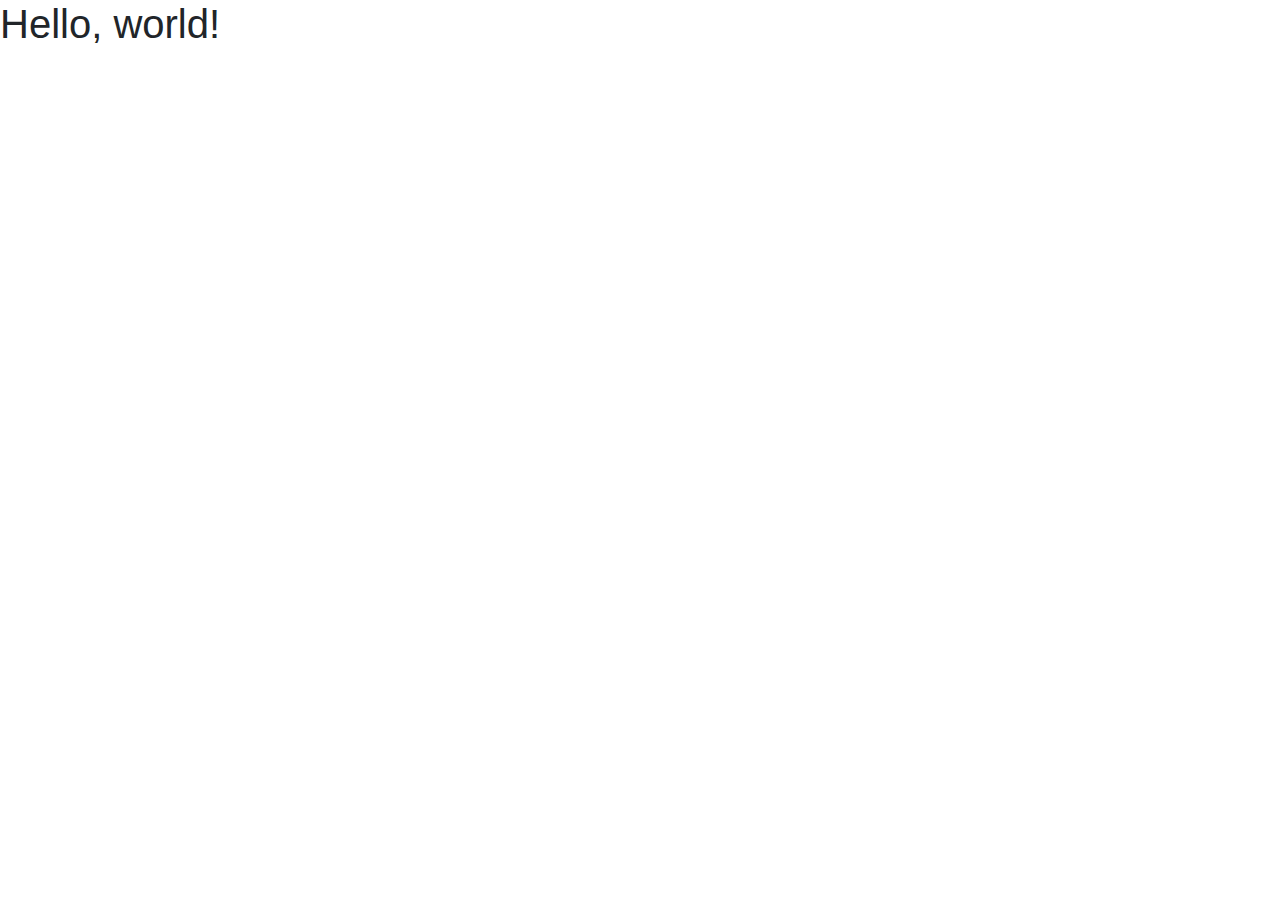
==== docs/index.html @ ef1ee253 "Primer Commit" ====
<!doctype html>
<html lang="en">
  <head>
    <!-- Required meta tags -->
    <meta charset="utf-8">
    <meta name="viewport" content="width=device-width, initial-scale=1, shrink-to-fit=no">

    <!-- Bootstrap CSS -->
    <link rel="stylesheet" href="https://stackpath.bootstrapcdn.com/bootstrap/4.4.1/css/bootstrap.min.css" integrity="sha384-Vkoo8x4CGsO3+Hhxv8T/Q5PaXtkKtu6ug5TOeNV6gBiFeWPGFN9MuhOf23Q9Ifjh" crossorigin="anonymous">

    <title>Hello, world!</title>
  </head>
  <body>
    <h1>Hello, world!</h1>

    <!-- Optional JavaScript -->
    <!-- jQuery first, then Popper.js, then Bootstrap JS -->
    <script src="https://code.jquery.com/jquery-3.4.1.slim.min.js" integrity="sha384-J6qa4849blE2+poT4WnyKhv5vZF5SrPo0iEjwBvKU7imGFAV0wwj1yYfoRSJoZ+n" crossorigin="anonymous"></script>
    <script src="https://cdn.jsdelivr.net/npm/popper.js@1.16.0/dist/umd/popper.min.js" integrity="sha384-Q6E9RHvbIyZFJoft+2mJbHaEWldlvI9IOYy5n3zV9zzTtmI3UksdQRVvoxMfooAo" crossorigin="anonymous"></script>
    <script src="https://stackpath.bootstrapcdn.com/bootstrap/4.4.1/js/bootstrap.min.js" integrity="sha384-wfSDF2E50Y2D1uUdj0O3uMBJnjuUD4Ih7YwaYd1iqfktj0Uod8GCExl3Og8ifwB6" crossorigin="anonymous"></script>
  </body>
</html>
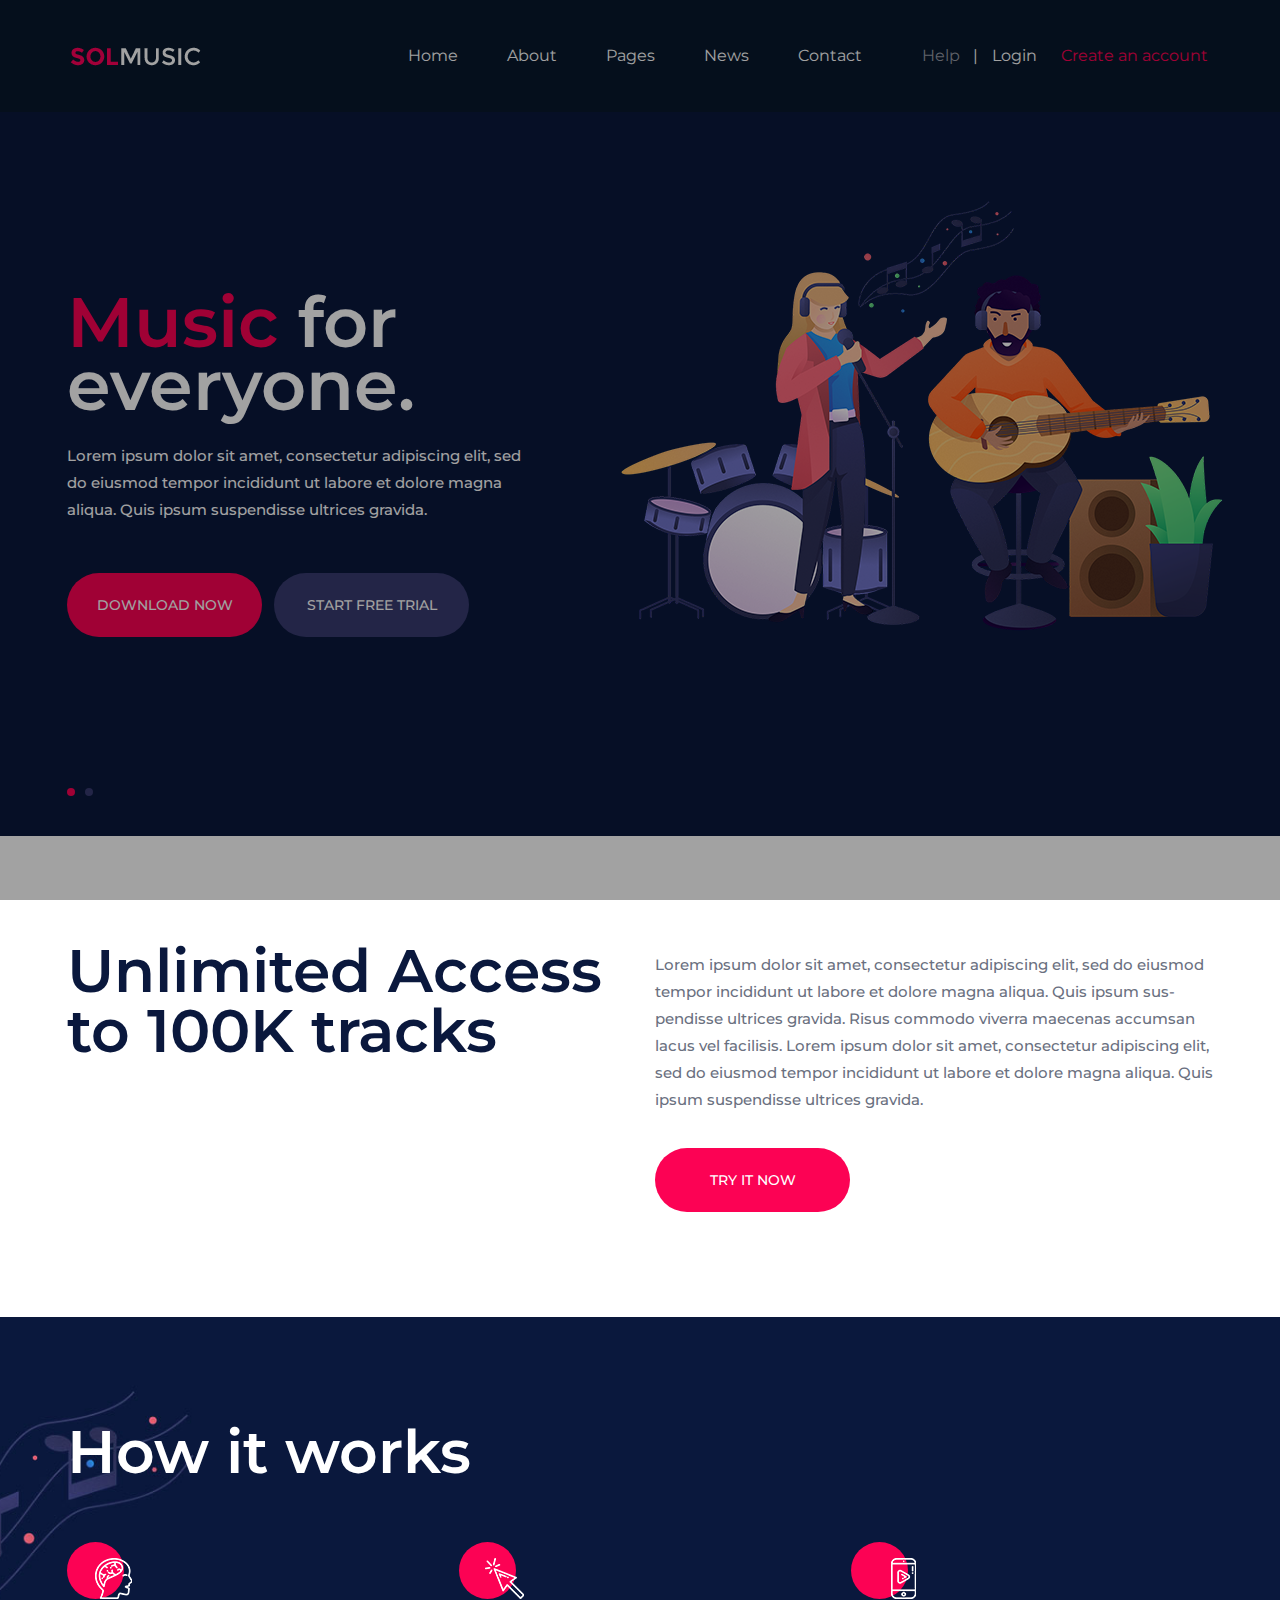
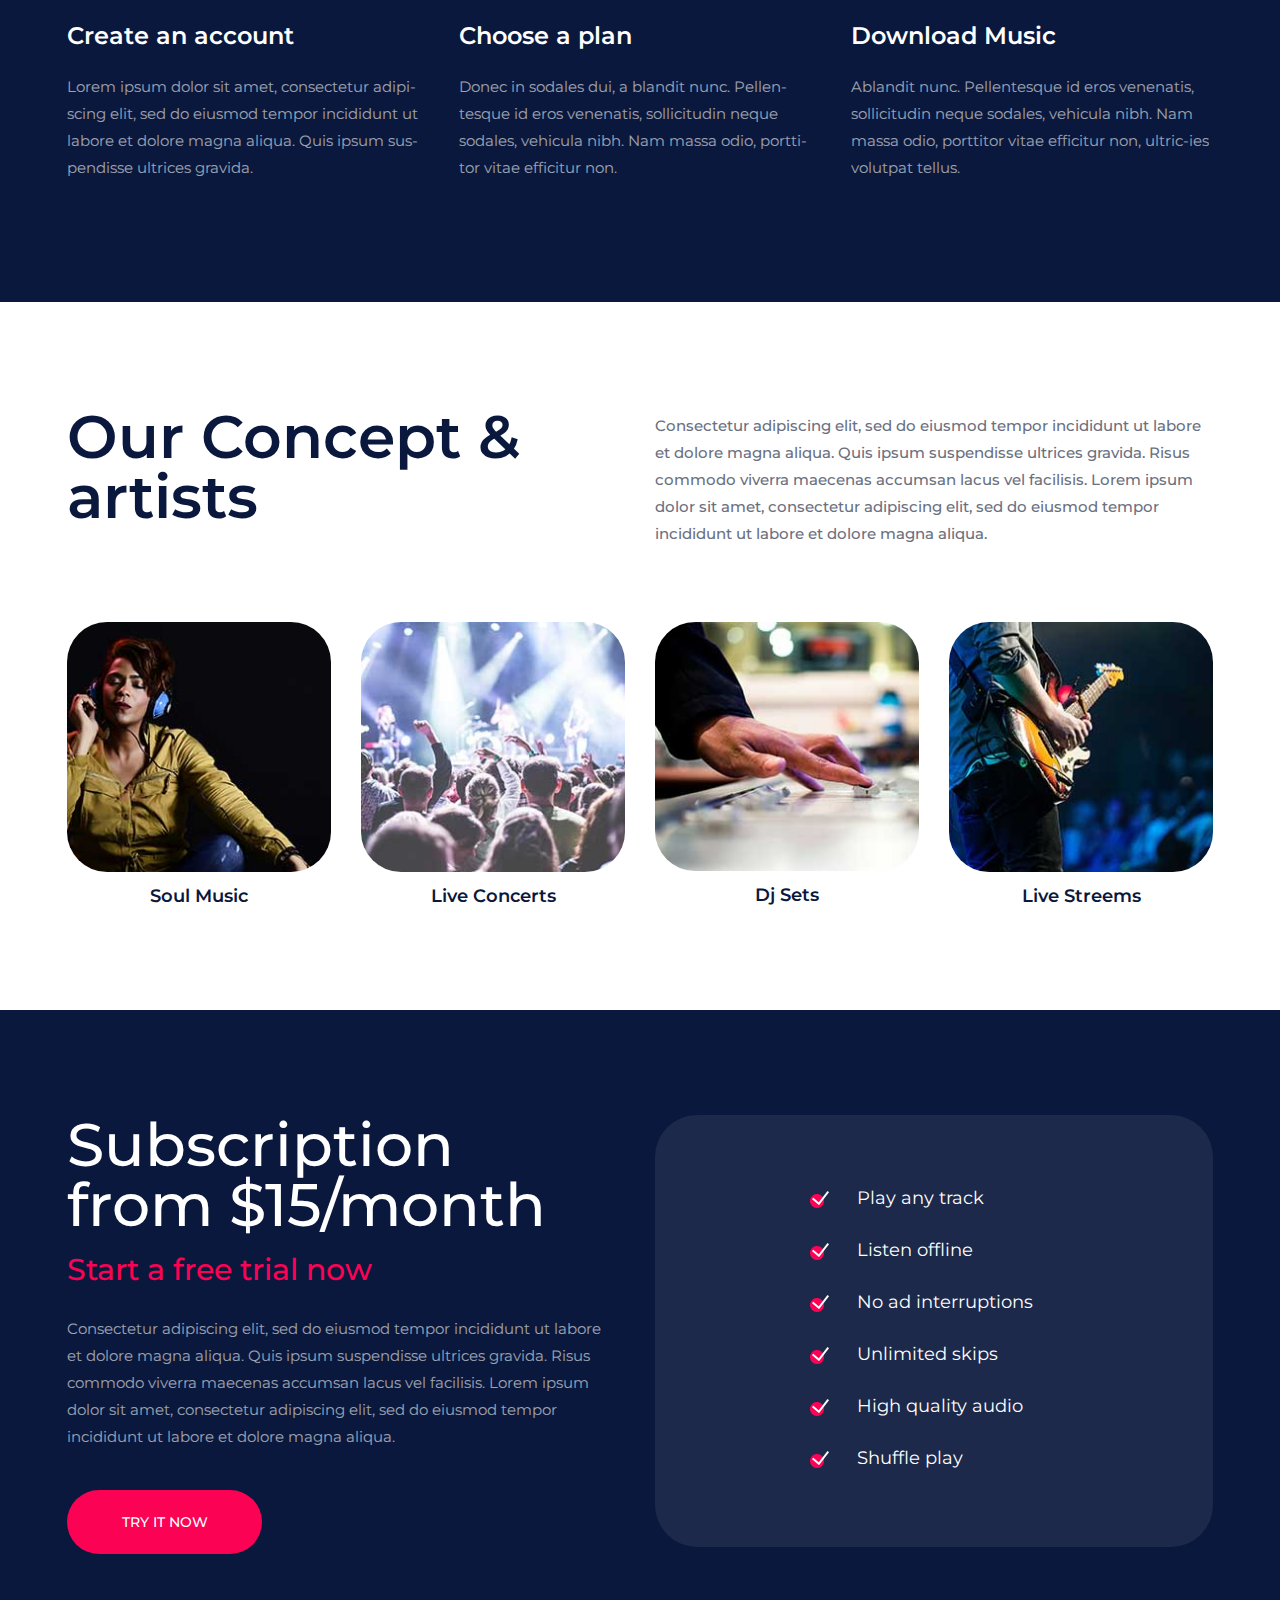
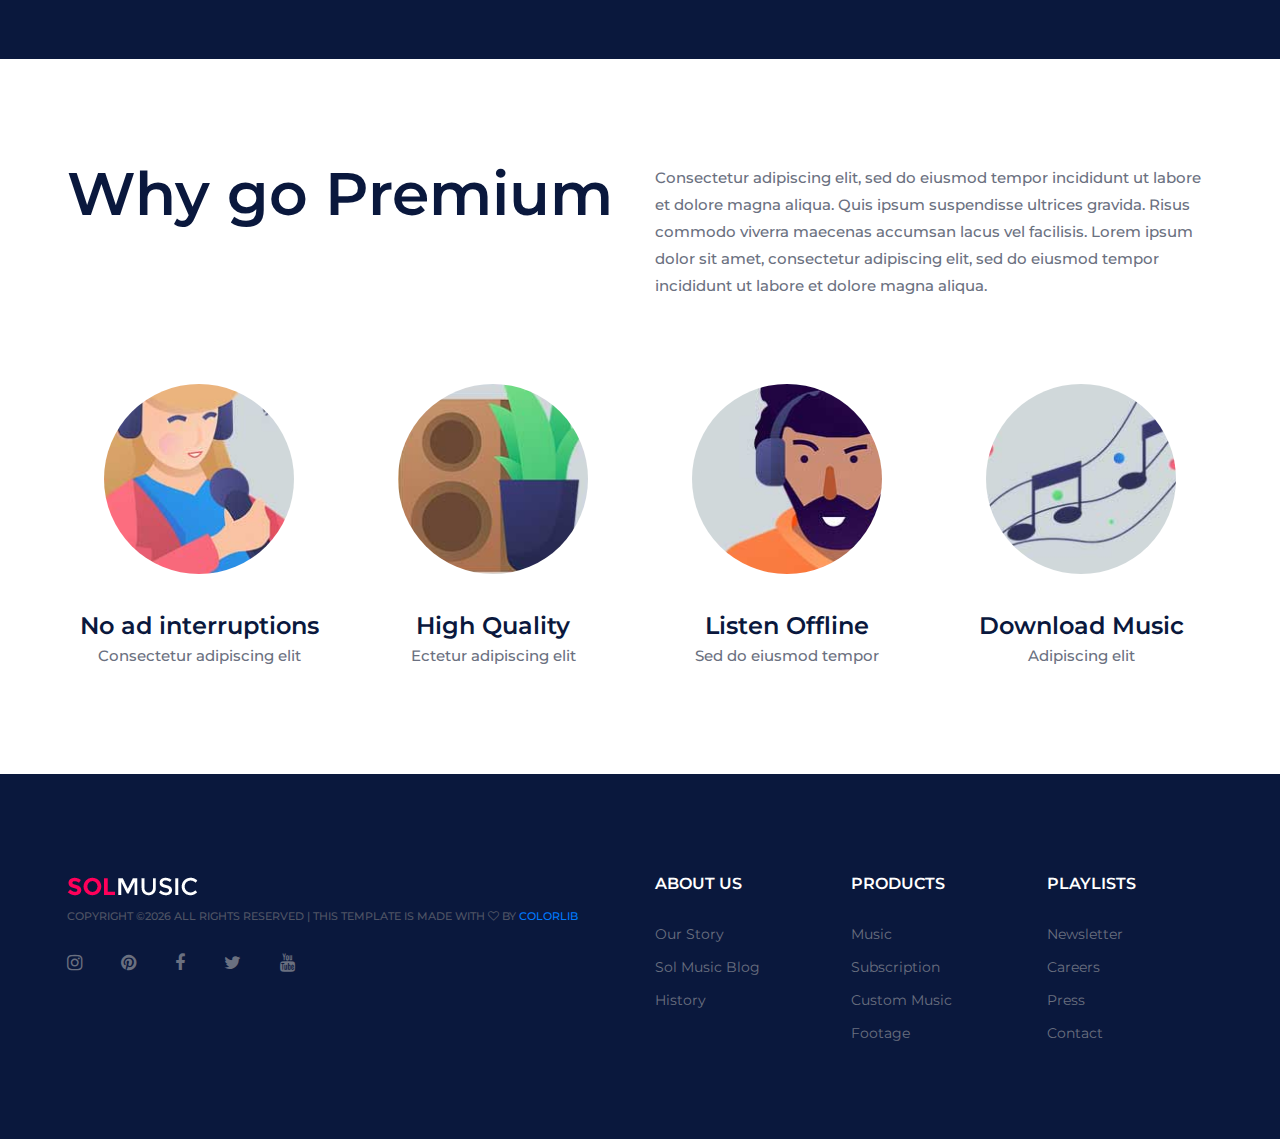
==== commit fda6f560: "Commit web" ====
--- a/docs/index.html
+++ b/docs/index.html
@@ -1,22 +1,355 @@
-<!doctype html>
-<html lang="en">
-  <head>
-    <!-- Required meta tags -->
-    <meta charset="utf-8">
-    <meta name="viewport" content="width=device-width, initial-scale=1, shrink-to-fit=no">
-
-    <!-- Bootstrap CSS -->
-    <link rel="stylesheet" href="https://stackpath.bootstrapcdn.com/bootstrap/4.4.1/css/bootstrap.min.css" integrity="sha384-Vkoo8x4CGsO3+Hhxv8T/Q5PaXtkKtu6ug5TOeNV6gBiFeWPGFN9MuhOf23Q9Ifjh" crossorigin="anonymous">
-
-    <title>Hello, world!</title>
-  </head>
-  <body>
-    <h1>Hello, world!</h1>
-
-    <!-- Optional JavaScript -->
-    <!-- jQuery first, then Popper.js, then Bootstrap JS -->
-    <script src="https://code.jquery.com/jquery-3.4.1.slim.min.js" integrity="sha384-J6qa4849blE2+poT4WnyKhv5vZF5SrPo0iEjwBvKU7imGFAV0wwj1yYfoRSJoZ+n" crossorigin="anonymous"></script>
-    <script src="https://cdn.jsdelivr.net/npm/popper.js@1.16.0/dist/umd/popper.min.js" integrity="sha384-Q6E9RHvbIyZFJoft+2mJbHaEWldlvI9IOYy5n3zV9zzTtmI3UksdQRVvoxMfooAo" crossorigin="anonymous"></script>
-    <script src="https://stackpath.bootstrapcdn.com/bootstrap/4.4.1/js/bootstrap.min.js" integrity="sha384-wfSDF2E50Y2D1uUdj0O3uMBJnjuUD4Ih7YwaYd1iqfktj0Uod8GCExl3Og8ifwB6" crossorigin="anonymous"></script>
-  </body>
-</html>+<!DOCTYPE html>
+<html lang="zxx">
+<head>
+	<title>SolMusic | HTML Template</title>
+	<meta charset="UTF-8">
+	<meta name="description" content="SolMusic HTML Template">
+	<meta name="keywords" content="music, html">
+	<meta name="viewport" content="width=device-width, initial-scale=1.0">
+	
+	<!-- Favicon -->
+	<link href="img/favicon.ico" rel="shortcut icon"/>
+
+	<!-- Google font -->
+	<link href="https://fonts.googleapis.com/css?family=Montserrat:300,300i,400,400i,500,500i,600,600i,700,700i&display=swap" rel="stylesheet">
+ 
+	<!-- Stylesheets -->
+	<link rel="stylesheet" href="css/bootstrap.min.css"/>
+	<link rel="stylesheet" href="css/font-awesome.min.css"/>
+	<link rel="stylesheet" href="css/owl.carousel.min.css"/>
+	<link rel="stylesheet" href="css/slicknav.min.css"/>
+
+	<!-- Main Stylesheets -->
+	<link rel="stylesheet" href="css/style.css"/>
+
+
+	<!--[if lt IE 9]>
+		<script src="https://oss.maxcdn.com/html5shiv/3.7.2/html5shiv.min.js"></script>
+		<script src="https://oss.maxcdn.com/respond/1.4.2/respond.min.js"></script>
+	<![endif]-->
+
+</head>
+<body>
+	<!-- Page Preloder -->
+	<div id="preloder">
+		<div class="loader"></div>
+	</div>
+
+	<!-- Header section -->
+	<header class="header-section clearfix">
+		<a href="index.html" class="site-logo">
+			<img src="img/logo.png" alt="">
+		</a>
+		<div class="header-right">
+			<a href="#" class="hr-btn">Help</a>
+			<span>|</span>
+			<div class="user-panel">
+				<a href="" class="login">Login</a>
+				<a href="" class="register">Create an account</a>
+			</div> 
+		</div>
+		<ul class="main-menu">
+			<li><a href="index.html">Home</a></li>
+			<li><a href="#">About</a></li>
+			<li><a href="#">Pages</a>
+				<ul class="sub-menu">
+					<li><a href="category.html">Category</a></li>
+					<li><a href="playlist.html">Playlist</a></li>
+					<li><a href="artist.html">Artist</a></li>
+					<li><a href="blog.html">Blog</a></li>
+					<li><a href="contact.html">Contact</a></li>
+				</ul>
+			</li>
+			<li><a href="blog.html">News</a></li>
+			<li><a href="contact.html">Contact</a></li>
+		</ul>
+	</header>
+	<!-- Header section end -->
+
+	<!-- Hero section -->
+	<section class="hero-section">
+		<div class="hero-slider owl-carousel">
+			<div class="hs-item">
+				<div class="container">
+					<div class="row">
+						<div class="col-lg-6">
+							<div class="hs-text">
+								<h2><span>Music</span> for everyone.</h2>
+								<p>Lorem ipsum dolor sit amet, consectetur adipiscing elit, sed do eiusmod tempor incididunt ut labore et dolore magna aliqua. Quis ipsum suspendisse ultrices gravida. </p>
+								<a href="#" class="site-btn">Download Now</a>
+								<a href="#" class="site-btn sb-c2">Start free trial</a>
+							</div>
+						</div>
+						<div class="col-lg-6">
+							<div class="hr-img">
+								<img src="img/hero-bg.png" alt="">
+							</div>
+						</div>
+					</div>
+				</div>
+			</div>
+			<div class="hs-item">
+				<div class="container">
+					<div class="row">
+						<div class="col-lg-6">
+							<div class="hs-text">
+								<h2><span>Listen </span> to new music.</h2>
+								<p>Lorem ipsum dolor sit amet, consectetur adipiscing elit, sed do eiusmod tempor incididunt ut labore et dolore magna aliqua. Quis ipsum suspendisse ultrices gravida. </p>
+								<a href="#" class="site-btn">Download Now</a>
+								<a href="#" class="site-btn sb-c2">Start free trial</a>
+							</div>
+						</div>
+						<div class="col-lg-6">
+							<div class="hr-img">
+								<img src="img/hero-bg.png" alt="">
+							</div>
+						</div>
+					</div>
+				</div>
+			</div>
+		</div>
+	</section>
+	<!-- Hero section end -->
+
+	<!-- Intro section -->
+	<section class="intro-section spad">
+		<div class="container">
+			<div class="row">
+				<div class="col-lg-6">
+					<div class="section-title">
+						<h2>Unlimited Access to 100K tracks</h2>
+					</div>
+				</div>
+				<div class="col-lg-6">
+					<p>Lorem ipsum dolor sit amet, consectetur adipiscing elit, sed do eiusmod tempor incididunt ut labore et dolore magna aliqua. Quis ipsum sus-pendisse ultrices gravida. Risus commodo viverra maecenas accumsan lacus vel facilisis. Lorem ipsum dolor sit amet, consectetur adipiscing elit, sed do eiusmod tempor incididunt ut labore et dolore magna aliqua. Quis ipsum suspendisse ultrices gravida.</p>
+					<a href="#" class="site-btn">Try it now</a>
+				</div>
+			</div>
+		</div>
+	</section>
+	<!-- Intro section end -->
+
+	<!-- How section -->
+	<section class="how-section spad set-bg" data-setbg="img/how-to-bg.jpg">
+		<div class="container text-white">
+			<div class="section-title">
+				<h2>How it works</h2>
+			</div>
+			<div class="row">
+				<div class="col-md-4">
+					<div class="how-item">
+						<div class="hi-icon">
+							<img src="img/icons/brain.png" alt="">
+						</div>
+						<h4>Create an account</h4>
+						<p>Lorem ipsum dolor sit amet, consectetur adipi-scing elit, sed do eiusmod tempor incididunt ut labore et dolore magna aliqua. Quis ipsum sus-pendisse ultrices gravida. </p>
+					</div>
+				</div>
+				<div class="col-md-4">
+					<div class="how-item">
+						<div class="hi-icon">
+							<img src="img/icons/pointer.png" alt="">
+						</div>
+						<h4>Choose a plan</h4>
+						<p>Donec in sodales dui, a blandit nunc. Pellen-tesque id eros venenatis, sollicitudin neque sodales, vehicula nibh. Nam massa odio, portti-tor vitae efficitur non. </p>
+					</div>
+				</div>
+				<div class="col-md-4">
+					<div class="how-item">
+						<div class="hi-icon">
+							<img src="img/icons/smartphone.png" alt="">
+						</div>
+						<h4>Download Music</h4>
+						<p>Ablandit nunc. Pellentesque id eros venenatis, sollicitudin neque sodales, vehicula nibh. Nam massa odio, porttitor vitae efficitur non, ultric-ies volutpat tellus. </p>
+					</div>
+				</div>
+			</div>
+		</div>
+	</section>
+	<!-- How section end -->
+
+	<!-- Concept section -->
+	<section class="concept-section spad">
+		<div class="container">
+			<div class="row">
+				<div class="col-lg-6">
+					<div class="section-title">
+						<h2>Our Concept & artists</h2>
+					</div>
+				</div>
+				<div class="col-lg-6">
+					<p>Consectetur adipiscing elit, sed do eiusmod tempor incididunt ut labore et dolore magna aliqua. Quis ipsum suspendisse ultrices gravida. Risus commodo viverra maecenas accumsan lacus vel facilisis. Lorem ipsum dolor sit amet, consectetur adipiscing elit, sed do eiusmod tempor incididunt ut labore et dolore magna aliqua.</p>
+				</div>
+			</div>
+			<div class="row">
+				<div class="col-lg-3 col-sm-6">
+					<div class="concept-item">
+						<img src="img/concept/1.jpg" alt="">
+						<h5>Soul Music</h5>
+					</div>
+				</div>
+				<div class="col-lg-3 col-sm-6">
+					<div class="concept-item">
+						<img src="img/concept/2.jpg" alt="">
+						<h5>Live Concerts</h5>
+					</div>
+				</div>
+				<div class="col-lg-3 col-sm-6">
+					<div class="concept-item">
+						<img src="img/concept/3.jpg" alt="">
+						<h5>Dj Sets</h5>
+					</div>
+				</div>
+				<div class="col-lg-3 col-sm-6">
+					<div class="concept-item">
+						<img src="img/concept/4.jpg" alt="">
+						<h5>Live Streems</h5>
+					</div>
+				</div>
+			</div>
+		</div>
+	</section>
+	<!-- Concept section end -->
+
+	<!-- Subscription section -->
+	<section class="subscription-section spad">
+		<div class="container">
+			<div class="row">
+				<div class="col-lg-6">
+					<div class="sub-text">
+						<h2>Subscription from $15/month</h2>
+						<h3>Start a free trial now</h3>
+						<p>Consectetur adipiscing elit, sed do eiusmod tempor incididunt ut labore et dolore magna aliqua. Quis ipsum suspendisse ultrices gravida. Risus commodo viverra maecenas accumsan lacus vel facilisis. Lorem ipsum dolor sit amet, consectetur adipiscing elit, sed do eiusmod tempor incididunt ut labore et dolore magna aliqua.</p>
+						<a href="#" class="site-btn">Try it now</a>
+					</div>
+				</div>
+				<div class="col-lg-6">
+					<ul class="sub-list">
+						<li><img src="img/icons/check-icon.png" alt="">Play any track</li>
+						<li><img src="img/icons/check-icon.png" alt="">Listen offline</li>
+						<li><img src="img/icons/check-icon.png" alt="">No ad interruptions</li>
+						<li><img src="img/icons/check-icon.png" alt="">Unlimited skips</li>
+						<li><img src="img/icons/check-icon.png" alt="">High quality audio</li>
+						<li><img src="img/icons/check-icon.png" alt="">Shuffle play</li>
+					</ul>
+				</div>
+			</div>
+		</div>
+	</section>
+	<!-- Subscription section end -->
+
+	<!-- Premium section end -->
+	<section class="premium-section spad">
+		<div class="container">
+			<div class="row">
+				<div class="col-lg-6">
+					<div class="section-title">
+						<h2>Why go Premium</h2>
+					</div>
+				</div>
+				<div class="col-lg-6">
+					<p>Consectetur adipiscing elit, sed do eiusmod tempor incididunt ut labore et dolore magna aliqua. Quis ipsum suspendisse ultrices gravida. Risus commodo viverra maecenas accumsan lacus vel facilisis. Lorem ipsum dolor sit amet, consectetur adipiscing elit, sed do eiusmod tempor incididunt ut labore et dolore magna aliqua.</p>
+				</div>
+			</div>
+			<div class="row">
+				<div class="col-lg-3 col-sm-6">
+					<div class="premium-item">
+						<img src="img/premium/1.jpg" alt="">
+						<h4>No ad interruptions </h4>
+						<p>Consectetur adipiscing elit</p>
+					</div>
+				</div>
+				<div class="col-lg-3 col-sm-6">
+					<div class="premium-item">
+						<img src="img/premium/2.jpg" alt="">
+						<h4>High Quality</h4>
+						<p>Ectetur adipiscing elit</p>
+					</div>
+				</div>
+				<div class="col-lg-3 col-sm-6">
+					<div class="premium-item">
+						<img src="img/premium/3.jpg" alt="">
+						<h4>Listen Offline</h4>
+						<p>Sed do eiusmod tempor </p>
+					</div>
+				</div>
+				<div class="col-lg-3 col-sm-6">
+					<div class="premium-item">
+						<img src="img/premium/4.jpg" alt="">
+						<h4>Download Music</h4>
+						<p>Adipiscing elit</p>
+					</div>
+				</div>
+			</div>
+		</div>
+	</section>
+	<!-- Premium section end -->
+
+	<!-- Footer section -->
+	<footer class="footer-section">
+		<div class="container">
+			<div class="row">
+				<div class="col-xl-6 col-lg-7 order-lg-2">
+					<div class="row">
+						<div class="col-sm-4">
+							<div class="footer-widget">
+								<h2>About us</h2>
+								<ul>
+									<li><a href="">Our Story</a></li>
+									<li><a href="">Sol Music Blog</a></li>
+									<li><a href="">History</a></li>
+								</ul>
+							</div>
+						</div>
+						<div class="col-sm-4">
+							<div class="footer-widget">
+								<h2>Products</h2>
+								<ul>
+									<li><a href="">Music</a></li>
+									<li><a href="">Subscription</a></li>
+									<li><a href="">Custom Music</a></li>
+									<li><a href="">Footage</a></li>
+								</ul>
+							</div>
+						</div>
+						<div class="col-sm-4">
+							<div class="footer-widget">
+								<h2>Playlists</h2>
+								<ul>
+									<li><a href="">Newsletter</a></li>
+									<li><a href="">Careers</a></li>
+									<li><a href="">Press</a></li>
+									<li><a href="">Contact</a></li>
+								</ul>
+							</div>
+						</div>
+					</div>
+				</div>
+				<div class="col-xl-6 col-lg-5 order-lg-1">
+					<img src="img/logo.png" alt="">
+					<div class="copyright"><!-- Link back to Colorlib can't be removed. Template is licensed under CC BY 3.0. -->
+Copyright &copy;<script>document.write(new Date().getFullYear());</script> All rights reserved | This template is made with <i class="fa fa-heart-o" aria-hidden="true"></i> by <a href="https://colorlib.com" target="_blank">Colorlib</a>
+<!-- Link back to Colorlib can't be removed. Template is licensed under CC BY 3.0. --></div>
+					<div class="social-links">
+						<a href=""><i class="fa fa-instagram"></i></a>
+						<a href=""><i class="fa fa-pinterest"></i></a>
+						<a href=""><i class="fa fa-facebook"></i></a>
+						<a href=""><i class="fa fa-twitter"></i></a>
+						<a href=""><i class="fa fa-youtube"></i></a>
+					</div>
+				</div>
+			</div>
+		</div>
+	</footer>
+	<!-- Footer section end -->
+	
+	<!--====== Javascripts & Jquery ======-->
+	<script src="js/jquery-3.2.1.min.js"></script>
+	<script src="js/bootstrap.min.js"></script>
+	<script src="js/jquery.slicknav.min.js"></script>
+	<script src="js/owl.carousel.min.js"></script>
+	<script src="js/mixitup.min.js"></script>
+	<script src="js/main.js"></script>
+
+	</body>
+</html>
--- a/docs/css/style.css
+++ b/docs/css/style.css
@@ -0,0 +1,1815 @@
+
+/*=================================
+-----------------------------------
+  SolMusic HTML Template
+  Version: 1.0
+ ---------------------------------
+ =================================*/
+
+
+
+/*----------------------------------------*/
+/* Template default CSS
+/*----------------------------------------*/
+
+html,
+body {
+	height: 100%;
+	font-family: "Montserrat", sans-serif;
+	-webkit-font-smoothing: antialiased;
+	font-smoothing: antialiased;
+}
+
+h1,
+h2,
+h3,
+h4,
+h5,
+h6 {
+	margin: 0;
+	color: #0a183d;
+	font-weight: 600;
+	line-height: 1;
+}
+
+h1 {
+	font-size: 70px;
+}
+
+h2 {
+	font-size: 36px;
+}
+
+h3 {
+	font-size: 30px;
+}
+
+h4 {
+	font-size: 24px;
+}
+
+h5 {
+	font-size: 18px;
+}
+
+h6 {
+	font-size: 16px;
+}
+
+p {
+	font-size: 15px;
+	color: #6a7080;
+	line-height: 1.8;
+	font-weight: 500;
+}
+
+img {
+	max-width: 100%;
+}
+
+input:focus,
+select:focus,
+button:focus,
+textarea:focus {
+	outline: none;
+}
+
+a:hover,
+a:focus {
+	text-decoration: none;
+	outline: none;
+}
+
+ul,
+ol {
+	padding: 0;
+	margin: 0;
+}
+
+/*---------------------
+Helper CSS
+ -----------------------*/
+
+.section-title {
+	margin-bottom: 60px;
+}
+
+.section-title h2 {
+	font-size: 60px;
+}
+
+.set-bg {
+	background-repeat: no-repeat;
+	background-size: cover;
+	background-position: top center;
+}
+
+.spad {
+	padding-top: 105px;
+	padding-bottom: 105px;
+}
+
+.text-white h1,
+.text-white h2,
+.text-white h3,
+.text-white h4,
+.text-white h5,
+.text-white h6,
+.text-white p,
+.text-white span,
+.text-white li,
+.text-white a {
+	color: #fff;
+}
+
+/*---------------------
+Commom elements
+ -----------------------*/
+
+/* buttons */
+
+.site-btn {
+	display: inline-block;
+	border: none;
+	font-size: 14px;
+	font-weight: 500;
+	min-width: 195px;
+	padding: 23px 20px;
+	border-radius: 50px;
+	text-transform: uppercase;
+	background: #fc0254;
+	color: #fff;
+	line-height: normal;
+	cursor: pointer;
+	text-align: center;
+}
+
+.site-btn:hover {
+	color: #fff;
+}
+
+.site-btn.sb-c2 {
+	background: #383b70;
+}
+
+/* Preloder */
+
+#preloder {
+	position: fixed;
+	width: 100%;
+	height: 100%;
+	top: 0;
+	left: 0;
+	z-index: 999999;
+	background: #000;
+}
+
+.loader {
+	width: 40px;
+	height: 40px;
+	position: absolute;
+	top: 50%;
+	left: 50%;
+	margin-top: -13px;
+	margin-left: -13px;
+	border-radius: 60px;
+	animation: loader 0.8s linear infinite;
+	-webkit-animation: loader 0.8s linear infinite;
+}
+
+@keyframes loader {
+	0% {
+		-webkit-transform: rotate(0deg);
+		transform: rotate(0deg);
+		border: 4px solid #f44336;
+		border-left-color: transparent;
+	}
+	50% {
+		-webkit-transform: rotate(180deg);
+		transform: rotate(180deg);
+		border: 4px solid #673ab7;
+		border-left-color: transparent;
+	}
+	100% {
+		-webkit-transform: rotate(360deg);
+		transform: rotate(360deg);
+		border: 4px solid #f44336;
+		border-left-color: transparent;
+	}
+}
+
+@-webkit-keyframes loader {
+	0% {
+		-webkit-transform: rotate(0deg);
+		border: 4px solid #f44336;
+		border-left-color: transparent;
+	}
+	50% {
+		-webkit-transform: rotate(180deg);
+		border: 4px solid #673ab7;
+		border-left-color: transparent;
+	}
+	100% {
+		-webkit-transform: rotate(360deg);
+		border: 4px solid #f44336;
+		border-left-color: transparent;
+	}
+}
+
+/*------------------
+Header section
+ ---------------------*/
+
+.header-section {
+	padding-left: 55px;
+	padding-right: 72px;
+	background: #08192d;
+}
+
+.site-logo {
+	display: inline-block;
+	padding: 0;
+	padding: 44px 15px;
+}
+
+.header-right {
+	float: right;
+	padding: 44px 0;
+	margin-left: 130px;
+}
+
+.header-right .hr-btn {
+	display: inline-block;
+	color: #979aa5;
+}
+
+.header-right .user-panel {
+	display: inline-block;
+}
+
+.header-right .user-panel a {
+	font-size: 16px;
+	color: #ffffff;
+	margin: 0 10px;
+}
+
+.header-right .user-panel .register {
+	color: #fc0254;
+	margin-right: 0;
+}
+
+.header-right span {
+	color: #fff;
+	display: inline-block;
+	padding-left: 9px;
+}
+
+.main-menu {
+	list-style: none;
+	float: right;
+}
+
+.main-menu li {
+	display: inline-block;
+	position: relative;
+}
+
+.main-menu li a {
+	display: block;
+	font-size: 16px;
+	color: #ffffff;
+	padding: 44px 10px;
+	margin-left: 60px;
+}
+
+.main-menu li a:hover {
+	color: #fc0254;
+}
+
+.main-menu li:first-child a {
+	margin-left: 0;
+}
+
+.main-menu li:hover .sub-menu {
+	visibility: visible;
+	opacity: 1;
+	margin-top: 0;
+}
+
+.main-menu .sub-menu {
+	position: absolute;
+	list-style: none;
+	width: 220px;
+	left: 60px;
+	top: 100%;
+	padding: 20px 0;
+	visibility: hidden;
+	opacity: 0;
+	margin-top: 50px;
+	background: #fff;
+	z-index: 99;
+	-webkit-transition: all 0.4s;
+	transition: all 0.4s;
+	-webkit-box-shadow: 2px 7px 20px rgba(0, 0, 0, 0.05);
+	box-shadow: 2px 7px 20px rgba(0, 0, 0, 0.05);
+}
+
+.main-menu .sub-menu li {
+	display: block;
+}
+
+.main-menu .sub-menu li a {
+	display: block;
+	color: #000;
+	margin-left: 0;
+	padding: 5px 20px;
+}
+
+.main-menu .sub-menu li a:hover {
+	color: #fc0254;
+}
+
+.slicknav_menu {
+	display: none;
+}
+
+/*------------------
+Hero section
+ ---------------------*/
+
+.hero-section {
+	overflow: hidden;
+}
+
+.hs-item {
+	height: 724px;
+	padding-bottom: 90px;
+	display: -webkit-box;
+	display: -ms-flexbox;
+	display: flex;
+	-webkit-box-align: center;
+	-ms-flex-align: center;
+	align-items: center;
+	background: #0a183d;
+}
+
+.hs-item h2 {
+	color: #fff;
+	font-size: 70px;
+	margin-bottom: 25px;
+	line-height: 0.9;
+	position: relative;
+	top: 50px;
+	opacity: 0;
+}
+
+.hs-item h2 span {
+	color: #fc0254;
+}
+
+.hs-item p {
+	color: #ffffff;
+	opacity: 0.6;
+	margin-bottom: 50px;
+	position: relative;
+	top: 50px;
+	opacity: 0;
+}
+
+.hs-item .site-btn {
+	position: relative;
+	top: 50px;
+	margin-bottom: 20px;
+	opacity: 0;
+}
+
+.hs-item .sb-c2 {
+	margin-left: 8px;
+}
+
+.hs-item .hs-text {
+	padding-top: 90px;
+	max-width: 475px;
+}
+
+.hr-img img {
+	min-width: 602px;
+	position: relative;
+	left: -34px;
+	top: 50px;
+	opacity: 0;
+}
+
+.owl-item.active .hs-item img,
+.owl-item.active .hs-item h2,
+.owl-item.active .hs-item p,
+.owl-item.active .hs-item .site-btn,
+.owl-item.active .hs-item .site-btn.sb-c2 {
+	top: 0;
+	opacity: 1;
+}
+
+.owl-item.active .hs-item img {
+	-webkit-transition: all 0.5s ease 0.2s;
+	transition: all 0.5s ease 0.2s;
+}
+
+.owl-item.active .hs-item h2 {
+	-webkit-transition: all 0.5s ease 0.4s;
+	transition: all 0.5s ease 0.4s;
+}
+
+.owl-item.active .hs-item p {
+	-webkit-transition: all 0.5s ease 0.6s;
+	transition: all 0.5s ease 0.6s;
+}
+
+.owl-item.active .hs-item .site-btn {
+	-webkit-transition: all 0.5s ease 0.8s;
+	transition: all 0.5s ease 0.8s;
+}
+
+.owl-item.active .hs-item .site-btn.sb-c2 {
+	-webkit-transition: all 0.5s ease 1s;
+	transition: all 0.5s ease 1s;
+}
+
+.hero-slider .owl-dots {
+	position: absolute;
+	bottom: 33px;
+	left: calc(50% - 588px);
+	max-width: 1176px;
+	width: 100%;
+	padding-left: 15px;
+}
+
+.hero-slider .owl-dots .owl-dot {
+	width: 8px;
+	height: 8px;
+	border-radius: 50%;
+	background: #383b70;
+	margin-right: 10px;
+}
+
+.hero-slider .owl-dots .owl-dot.active {
+	background: #fc0254;
+}
+
+/* ----------------
+Intro section
+ -------------------*/
+
+.intro-section p {
+	margin-bottom: 35px;
+	padding-top: 10px;
+}
+
+/* ----------------
+How section
+ -------------------*/
+
+.how-section {
+	background-color: #0a183d;
+}
+
+.how-item .hi-icon {
+	position: relative;
+	width: 57px;
+	height: 57px;
+	border-radius: 50%;
+	background: #fc0254;
+	margin-bottom: 25px;
+}
+
+.how-item .hi-icon img {
+	position: absolute;
+	right: -8px;
+	bottom: 0;
+}
+
+.how-item h4 {
+	margin-bottom: 25px;
+}
+
+.how-item p {
+	font-weight: 400;
+	opacity: 0.6;
+}
+
+/* ----------------
+Concept section
+ -------------------*/
+
+.concept-section p {
+	padding-top: 5px;
+}
+
+.concept-item {
+	text-align: center;
+	padding-top: 35px;
+}
+
+.concept-item img {
+	border-radius: 40px;
+	margin-bottom: 15px;
+}
+
+/* --------------------
+Subscription section
+ -----------------------*/
+
+.subscription-section {
+	background: #0a183d;
+}
+
+.sub-text {
+	padding-right: 15px;
+}
+
+.sub-text h2 {
+	color: #fff;
+	font-size: 60px;
+	margin-bottom: 20px;
+	font-weight: 500;
+}
+
+.sub-text h3 {
+	color: #fc0254;
+	margin-bottom: 30px;
+	font-weight: 500;
+}
+
+.sub-text p {
+	color: #fff;
+	font-weight: 400;
+	opacity: 0.6;
+	margin-bottom: 40px;
+}
+
+.sub-list {
+	list-style: none;
+	background: #1c294a;
+	padding: 70px 15px 50px 155px;
+	border-radius: 42px;
+}
+
+.sub-list li {
+	color: #ffffff;
+	font-size: 18px;
+	margin-bottom: 25px;
+}
+
+.sub-list li img {
+	padding-right: 28px;
+}
+
+/* ----------------
+Premium section 
+ -------------------*/
+
+.premium-section p {
+	margin-bottom: 50px;
+}
+
+.premium-item {
+	text-align: center;
+	padding-top: 35px;
+}
+
+.premium-item img {
+	width: 190px;
+	height: 190px;
+	border-radius: 50%;
+	margin-bottom: 40px;
+}
+
+.premium-item h4 {
+	margin-bottom: 4px;
+}
+
+.premium-item p {
+	margin-bottom: 0;
+}
+
+/* ----------------
+Responsive
+ -------------------*/
+
+.footer-section {
+	background: #0a183d;
+	padding: 100px 0 85px;
+}
+
+.footer-widget {
+	padding-top: 2px;
+}
+
+.footer-widget h2 {
+	font-size: 16px;
+	color: #fff;
+	text-transform: uppercase;
+	margin-bottom: 30px;
+}
+
+.footer-widget ul {
+	list-style: none;
+}
+
+.footer-widget ul li a {
+	display: inline-block;
+	color: #6a7080;
+	font-size: 14px;
+	margin-bottom: 10px;
+}
+
+.copyright {
+	font-size: 11px;
+	text-transform: uppercase;
+	font-weight: 500;
+	color: #505565;
+	padding: 10px 0 25px;
+}
+
+.social-links a {
+	display: inline-block;
+	color: #6a7080;
+	font-size: 18px;
+	margin-right: 35px;
+}
+
+/* ----------------
+Other pages
+ -------------------*/
+
+/* ----------------
+Playlist page
+ -------------------*/
+
+.playlist-section {
+	padding: 105px 42px;
+}
+
+.playlist-section .section-title {
+	float: left;
+}
+
+.playlist-filter {
+	text-align: right;
+	padding-top: 20px;
+	margin-bottom: 100px;
+}
+
+.playlist-filter li {
+	display: inline-block;
+	font-size: 15px;
+	font-weight: 500;
+	color: #6a7080;
+	padding: 10px 6px 16px;
+	margin-right: 55px;
+	margin-bottom: 10px;
+	border-bottom: 2px solid transparent;
+	cursor: pointer;
+}
+
+.playlist-filter li.mixitup-control-active {
+	border-bottom: 2px solid #fc0254;
+}
+
+.playlist-item {
+	text-align: center;
+	padding: 0 11px;
+	margin-bottom: 30px;
+}
+
+.playlist-item img {
+	min-width: 100%;
+	border-radius: 40px;
+	margin-bottom: 30px;
+}
+
+.search-form {
+	position: relative;
+	width: 100%;
+	margin-bottom: 25px;
+}
+
+.search-form input {
+	width: 100%;
+	height: 60px;
+	padding-left: 41px;
+	padding-right: 175px;
+	border: none;
+	border-radius: 80px;
+	font-size: 15px;
+	background: #d0d7db;
+}
+
+.search-form button {
+	position: absolute;
+	height: 60px;
+	min-width: 167px;
+	right: 0;
+	top: 0;
+	border: none;
+	border-radius: 80px;
+	color: #fff;
+	font-size: 15px;
+	background: #fc0254;
+}
+
+/* ----------------
+Blog page
+ -------------------*/
+
+.blog-item {
+	margin-bottom: 90px;
+}
+
+.blog-item img {
+	margin-bottom: 36px;
+}
+
+.blog-item .blog-date {
+	font-size: 12px;
+	font-weight: 600;
+	color: #fc0254;
+	margin-bottom: 24px;
+}
+
+.blog-item h3 {
+	margin-bottom: 5px;
+}
+
+.blog-item .blog-meta {
+	font-size: 12px;
+	color: #e9e9e9;
+	font-weight: 500;
+	margin-bottom: 20px;
+}
+
+.blog-item .blog-meta a {
+	color: #c3c4c9;
+}
+
+.blog-item p {
+	font-size: 14px;
+	margin-bottom: 0;
+	line-height: 1.8;
+}
+
+.site-pagination a {
+	color: #6a7080;
+	font-size: 14px;
+	display: inline-block;
+	margin-right: 5px;
+	font-weight: 500;
+}
+
+.site-pagination a:hover,
+.site-pagination a.active {
+	color: #3c455f;
+}
+
+/* ----------------
+Contact page
+ -------------------*/
+
+.map {
+	height: 100%;
+	background: #ddd;
+}
+
+.map iframe {
+	position: absolute;
+	width: 100%;
+	height: 100%;
+	left: 0;
+	top: 0;
+}
+
+.contact-warp {
+	padding: 100px 53px 104px 78px;
+}
+
+.contact-warp p {
+	padding-top: 40px;
+	margin-bottom: 50px;
+}
+
+.contact-warp ul {
+	margin-bottom: 90px;
+	list-style: none;
+}
+
+.contact-warp ul li {
+	font-size: 14px;
+	color: #0a183d;
+	font-size: 14px;
+	margin-bottom: 15px;
+	font-weight: 500;
+}
+
+.contact-from input,
+.contact-from textarea {
+	width: 100%;
+	height: 57px;
+	padding: 0 38px;
+	border: none;
+	border-radius: 20px;
+	font-size: 14px;
+	font-weight: 500;
+	margin-bottom: 14px;
+	color: #6a7080;
+	background: #f5f6fa;
+}
+
+.contact-from textarea {
+	resize: none;
+	padding: 24px 38px 10px;
+	height: 177px;
+	margin-bottom: 57px;
+}
+
+/* ----------------
+Category page
+ -------------------*/
+
+.category-section {
+	padding: 105px 36px;
+}
+
+.category-section .section-title {
+	float: left;
+}
+
+.category-links {
+	text-align: right;
+	padding-top: 20px;
+	margin-bottom: 80px;
+}
+
+.category-links a {
+	display: inline-block;
+	font-size: 15px;
+	font-weight: 500;
+	color: #6a7080;
+	padding: 10px 6px 16px;
+	margin-right: 55px;
+	margin-bottom: 10px;
+	border-bottom: 2px solid transparent;
+	cursor: pointer;
+}
+
+.category-links a.active {
+	border-bottom: 2px solid #fc0254;
+}
+
+.category-item {
+	position: relative;
+	margin: 0 17px;
+}
+
+.category-item img {
+	min-width: 100%;
+	border-radius: 40px;
+}
+
+.category-item .ci-text {
+	position: absolute;
+	bottom: 35px;
+	left: 50px;
+}
+
+.category-item .ci-text h4 {
+	color: #fff;
+	margin-bottom: 3px;
+}
+
+.category-item .ci-text p {
+	color: #fff;
+	margin-bottom: 0;
+	font-size: 12px;
+}
+
+.category-item .ci-link {
+	position: absolute;
+	display: -webkit-box;
+	display: -ms-flexbox;
+	display: flex;
+	-webkit-box-align: center;
+	-ms-flex-align: center;
+	align-items: center;
+	-webkit-box-pack: center;
+	-ms-flex-pack: center;
+	justify-content: center;
+	width: 71px;
+	height: 71px;
+	right: 29px;
+	bottom: 21px;
+	color: #fc0254;
+	font-size: 16px;
+	text-align: center;
+	border-radius: 50%;
+	background: #fff;
+}
+
+.songs-section {
+	padding-bottom: 80px;
+}
+
+.song-item {
+	margin-bottom: 33px;
+}
+
+.song-info-box img {
+	float: left;
+	width: 85px;
+	height: 85px;
+	border-radius: 19px;
+	margin-right: 18px;
+}
+
+.song-info-box .song-info {
+	overflow: hidden;
+	padding-top: 20px;
+}
+
+.song-info-box .song-info h4 {
+	font-size: 20px;
+	margin-bottom: 4px;
+}
+
+.song-info-box .song-info p {
+	font-size: 14px;
+	margin-bottom: 0;
+}
+
+.songs-links {
+	text-align: right;
+	padding-top: 26px;
+}
+
+.songs-links a {
+	display: inline-block;
+	margin-left: 15px;
+	padding-top: 5px;
+}
+
+.single_player_container {
+	margin-top: 30px;
+	padding-left: 10px;
+}
+
+.single_player_container .jp-interface {
+	display: -webkit-box;
+	display: -ms-flexbox;
+	display: flex;
+}
+
+.player_bars {
+	width: calc(100% - 145px);
+	position: relative;
+	padding-top: 8px;
+}
+
+.player_controls_box {
+	width: 145px;
+}
+
+.player_controls>button:not(:last-of-type) {
+	margin-right: 4px;
+}
+
+.player_button {
+	position: relative;
+	width: 28px;
+	height: 28px;
+	background: #d0d7db;
+	border: none;
+	border-radius: 50%;
+	outline: none !important;
+	cursor: pointer;
+	-webkit-box-flex: 0;
+	-ms-flex: 0 0 auto;
+	flex: 0 0 auto;
+}
+
+.player_button::after {
+	display: block;
+	position: absolute;
+}
+
+.jp-play {
+	background: #fc0254;
+}
+
+.jp-play:after {
+	left: 9px;
+	top: 3px;
+	width: 11px;
+	height: 13px;
+	content: url(../img/icons/play.png);
+}
+
+.jp-state-playing .jp-play::after,
+.playing .jp-play::after {
+	top: 4px !important;
+	left: 7px !important;
+	content: url(../img/icons/pause.png);
+}
+
+.jp-prev:after {
+	top: 1px !important;
+	left: 6px !important;
+	content: url(../img/icons/back.png);
+}
+
+.jp-next:after {
+	top: 1px !important;
+	right: 7px !important;
+	content: url(../img/icons/next.png);
+}
+
+.jp-stop::after {
+	top: 10px;
+	left: 10px;
+	width: 8px;
+	height: 8px;
+	background: #475069;
+	content: "";
+}
+
+.jp-progress {
+	width: 100%;
+	cursor: pointer;
+}
+
+.jp-seek-bar {
+	height: 100%;
+	padding-top: 5px;
+	padding-bottom: 5px;
+	background: transparent;
+	margin-bottom: -5px;
+}
+
+.jp-seek-bar>div {
+	height: 2px;
+	background: #d0d7db;
+}
+
+.jp-play-bar {
+	position: relative;
+	height: 100%;
+	background: #272727;
+	overflow: visible !important;
+}
+
+.jp-current-time {
+	position: absolute;
+	font-size: 14px;
+	color: #0a183d;
+	right: -40px;
+	top: 100%;
+	padding-top: 15px;
+	background: #fff;
+	z-index: 1;
+	-webkit-transition: all 0.3s;
+	transition: all 0.3s;
+}
+
+.middle .jp-current-time {
+	right: -5px;
+	padding: 15px 5px 0;
+}
+
+.jp-duration {
+	position: absolute;
+	font-size: 14px;
+	color: #b8b8b8;
+	right: 0;
+	bottom: -16px;
+}
+
+/* ----------------
+Artest Page
+ -------------------*/
+
+.player-section {
+	padding: 57px 53px;
+}
+
+.player-box {
+	padding: 77px 121px 100px 81px;
+	border-radius: 24px;
+	background: #fff;
+}
+
+.player-box {
+	display: -webkit-box;
+	display: -ms-flexbox;
+	display: flex;
+}
+
+.wave-player-warp {
+	padding-top: 40px;
+	position: relative;
+	width: calc(100% - 382px);
+}
+
+.tarck-thumb-warp {
+	width: 382px;
+}
+
+.tarck-thumb {
+	max-width: 333px;
+	position: relative;
+}
+
+.tarck-thumb img {
+	border-radius: 22px;
+}
+
+.tarck-thumb .wp-play {
+	position: absolute;
+	width: 70px;
+	height: 70px;
+	left: calc(50% - 35px);
+	top: calc(50% - 35px);
+	border: none;
+	border-radius: 50%;
+	color: #fc0254;
+	background: #fff;
+}
+
+.tarck-thumb .wp-play:after {
+	position: absolute;
+	content: "";
+	left: calc(50% - 6px);
+	top: calc(50% - 8px);
+	font: normal normal normal 18px/1 FontAwesome;
+}
+
+.playing .tarck-thumb .wp-play:after {
+	position: absolute;
+	content: "";
+	left: calc(50% - 8px);
+	font: normal normal normal 18px/1 FontAwesome;
+}
+
+.wave-player-info h2 {
+	font-size: 48px;
+	font-weight: 600;
+}
+
+.wave-player-info p {
+	font-size: 14px;
+}
+
+.wavePlayer_controls {
+	padding-top: 20px;
+}
+
+#wavePlayer {
+	position: relative;
+}
+
+#currentTime {
+	position: absolute;
+	right: 0;
+	bottom: 0;
+	font-size: 14px;
+	color: #0a183d;
+	font-weight: 500;
+	background: #fff;
+	padding-right: 2px;
+}
+
+#clipTime {
+	position: absolute;
+	right: 10px;
+	top: 59px;
+	font-size: 14px;
+	color: #b8b8b8;
+	font-weight: 500;
+}
+
+.songs-details-section {
+	padding: 100px 38px 50px;
+	background: #f9fcfd;
+}
+
+.song-details-box {
+	margin-bottom: 30px;
+	overflow: hidden;
+}
+
+.song-details-box h3 {
+	margin-bottom: 50px;
+}
+
+.song-details-box ul {
+	list-style: none;
+	max-width: 310px;
+}
+
+.song-details-box ul li {
+	margin-bottom: 15px;
+	font-size: 14px;
+	line-height: 2;
+}
+
+.song-details-box ul strong {
+	float: left;
+	margin-right: 6px;
+	font-weight: 600;
+	color: #0a183d;
+}
+
+.song-details-box ul span {
+	display: block;
+	overflow: hidden;
+	color: #6a7080;
+}
+
+.song-details-box .single_player_container {
+	margin-top: 0;
+	padding-left: 0;
+}
+
+.artist-details img {
+	float: left;
+	width: 163px;
+	height: 163px;
+	margin-right: 30px;
+	border-radius: 50%;
+}
+
+.artist-details h5 {
+	margin-bottom: 5px;
+	padding-top: 10px;
+}
+
+.artist-details span {
+	display: block;
+	font-size: 12px;
+	color: #c3c4c9;
+	margin-bottom: 15px;
+}
+
+.artist-details .ad-text {
+	overflow: hidden;
+}
+
+.song-details-box .song-info-box img {
+	width: 60px;
+	height: 60px;
+	border-radius: 20px;
+	margin-right: 13px;
+}
+
+.song-details-box .song-info-box .song-info {
+	padding-top: 10px;
+}
+
+.song-details-box .song-info-box .song-info h4 {
+	font-size: 14px;
+}
+
+.song-details-box .song-info-box .song-info p {
+	font-size: 10px;
+}
+
+.song-details-box .song-item {
+	margin-bottom: 22px;
+}
+
+.song-details-box .player_controls_box {
+	width: 102px;
+}
+
+.song-details-box .player_button {
+	-webkit-transform: scale(0.7);
+	transform: scale(0.7);
+	-webkit-transform-origin: center;
+	transform-origin: center;
+	margin: 0 -5px;
+}
+
+.song-details-box .player_bars {
+	width: calc(100% - 102px);
+}
+
+.song-details-box .single_player {
+	padding: 14px 15px 0 0px;
+}
+
+.song-details-box .jp-current-time {
+	font-size: 10px;
+	right: -29px;
+	padding-top: 9px;
+}
+
+.song-details-box .middle .jp-current-time {
+	right: -5px;
+	padding: 9px 5px 0;
+}
+
+.song-details-box .jp-duration {
+	font-size: 10px;
+	bottom: -6px;
+}
+
+.similar-songs-section {
+	padding: 100px 33px;
+}
+
+.similar-songs-section h3 {
+	margin-bottom: 70px;
+	padding-left: 6px;
+}
+
+.similar-song {
+	padding: 0 6px;
+	margin-bottom: 35px;
+}
+
+.similar-song .ss-thumb {
+	border-radius: 41px;
+	margin-bottom: 22px;
+	min-width: 100%;
+}
+
+.similar-song h4 {
+	font-size: 20px;
+	margin-bottom: 5px;
+}
+
+.similar-song p {
+	font-size: 14px;
+}
+
+.similar-song .player_bars {
+	width: 100%;
+}
+
+.similar-song .jp-current-time {
+	padding-top: 10px;
+}
+
+.similar-song .jp-duration {
+	bottom: -25px;
+}
+
+.ss-controls {
+	padding: 15px 0 10px;
+}
+
+.ss-controls .songs-links {
+	padding-top: 0;
+	float: right;
+}
+
+/* ----------------
+Responsive
+ -------------------*/
+
+@media (min-width: 1200px) {
+	.container {
+		max-width: 1176px;
+	}
+}
+
+/* Medium screen : 992px. */
+
+@media only screen and (min-width: 1200px) and (max-width: 1360px) {
+	.header-right {
+		margin-left: 50px;
+	}
+	.main-menu li a {
+		margin-left: 25px;
+	}
+	.main-menu .sub-menu {
+		left: 25px;
+	}
+}
+
+/* Medium screen : 992px. */
+
+@media only screen and (min-width: 992px) and (max-width: 1199px) {
+	.header-section {
+		padding-left: 15px;
+		padding-right: 20px;
+	}
+	.header-right {
+		margin-left: 20px;
+	}
+	.main-menu li a {
+		margin-left: 15px;
+	}
+	.main-menu .sub-menu {
+		left: 15px;
+	}
+	.hr-img img {
+		min-width: 500px;
+		position: relative;
+	}
+	.sub-list {
+		padding: 70px 15px 50px 90px;
+	}
+	.category-section .section-title,
+	.playlist-section .section-title {
+		float: none;
+	}
+	.category-links,
+	.playlist-filter {
+		text-align: left;
+	}
+	.playlist-item {
+		padding: 0;
+	}
+	.player-box {
+		padding: 70px 80px 80px;
+	}
+	.similar-song {
+		margin-bottom: 70px;
+	}
+	.artist-details img {
+		float: none;
+		margin-bottom: 30px;
+	}
+	.contact-warp {
+		padding: 100px 15px 60px 40px;
+	}
+	.category-item {
+		margin: 0;
+	}
+	.category-section {
+		padding: 100px 0;
+	}
+}
+
+/* Tablet :768px. */
+
+@media only screen and (min-width: 768px) and (max-width: 991px) {
+	.hr-img {
+		display: none;
+	}
+	.slicknav_menu {
+		display: block;
+		background: transparent;
+		margin-top: -60px;
+	}
+	.slicknav_nav {
+		background: #1c294a;
+		margin-bottom: 35px;
+	}
+	.slicknav_nav ul {
+		margin: 0 0 0 0;
+	}
+	.slicknav_nav .slicknav_row,
+	.slicknav_nav a {
+		padding: 12px 25px;
+		margin: 0;
+	}
+	.slicknav_nav a:hover {
+		border-radius: 0;
+		color: #fc0254;
+		background: transparent;
+	}
+	.slicknav_btn {
+		position: relative;
+		top: -24px;
+		background: #1c294a;
+	}
+	.main-menu {
+		display: none;
+	}
+	.header-right {
+		display: none;
+	}
+	.header-right-warp .header-right {
+		display: block;
+		float: none;
+		padding: 0 0 24px;
+		margin-left: 0;
+	}
+	.header-right-warp .header-right span {
+		display: none;
+	}
+	.header-right-warp .header-right .user-panel {
+		display: block;
+		padding-left: 26px;
+	}
+	.header-right-warp .header-right .user-panel a {
+		display: inline-block;
+		padding: 0;
+		margin: 0;
+	}
+	.header-right-warp .header-right .user-panel a:hover {
+		background: transparent;
+	}
+	.header-right-warp .header-right .user-panel .login {
+		padding-right: 10px;
+	}
+	.sub-text {
+		margin-bottom: 50px;
+	}
+	.footer-widget {
+		margin-bottom: 40px;
+	}
+	.category-section .section-title,
+	.playlist-section .section-title {
+		float: none;
+	}
+	.category-links,
+	.playlist-filter {
+		text-align: left;
+	}
+	.playlist-item {
+		padding: 0;
+	}
+	.player-box {
+		display: block;
+		padding: 77px 90px 100px;
+	}
+	.wave-player-warp {
+		width: 100%;
+	}
+	.wave-player-warp .songs-links {
+		text-align: center;
+		padding-top: 0;
+		margin-bottom: 40px;
+	}
+	.tarck-thumb-warp {
+		width: 100%;
+	}
+	.tarck-thumb-warp .tarck-thumb {
+		margin: 0 auto;
+	}
+	.wave-player-info,
+	.wavePlayer_controls {
+		text-align: center;
+	}
+	.similar-song {
+		margin-bottom: 60px;
+	}
+	.playlist-section,
+	.category-section {
+		padding: 100px 0;
+	}
+	.playlist-section .container,
+	.category-section .container {
+		max-width: 100%;
+	}
+	.category-item {
+		margin: 0;
+	}
+	.category-item .ci-link {
+		top: 26px;
+		bottom: auto;
+	}
+	.category-item .ci-text {
+		position: absolute;
+		bottom: 10px;
+		left: 20px;
+	}
+	.map {
+		height: 450px;
+	}
+	.song-details-box ul {
+		max-width: 100%;
+	}
+	.search-form {
+		margin-top: 40px;
+	}
+}
+
+/* Large Mobile :480px. */
+
+@media only screen and (max-width: 767px) {
+	.hr-img {
+		display: none;
+	}
+	.slicknav_menu {
+		display: block;
+		background: transparent;
+		margin-top: -60px;
+	}
+	.slicknav_nav {
+		background: #1c294a;
+		margin-bottom: 35px;
+	}
+	.slicknav_nav ul {
+		margin: 0 0 0 0;
+	}
+	.slicknav_nav .slicknav_row,
+	.slicknav_nav a {
+		padding: 12px 25px;
+		margin: 0;
+	}
+	.slicknav_nav a:hover {
+		border-radius: 0;
+		color: #fc0254;
+		background: transparent;
+	}
+	.slicknav_btn {
+		position: relative;
+		top: -24px;
+		background: #1c294a;
+	}
+	.main-menu {
+		display: none;
+	}
+	.header-right {
+		display: none;
+	}
+	.header-right-warp .header-right {
+		display: block;
+		float: none;
+		padding: 0 0 24px;
+		margin-left: 0;
+	}
+	.header-right-warp .header-right span {
+		display: none;
+	}
+	.header-right-warp .header-right .user-panel {
+		display: block;
+		padding-left: 26px;
+	}
+	.header-right-warp .header-right .user-panel a {
+		display: inline-block;
+		padding: 0;
+		margin: 0;
+	}
+	.header-right-warp .header-right .user-panel a:hover {
+		background: transparent;
+	}
+	.header-right-warp .header-right .user-panel .login {
+		padding-right: 10px;
+	}
+	.sub-list {
+		padding: 60px 15px 50px 30px;
+	}
+	.sub-text {
+		margin-bottom: 50px;
+	}
+	.footer-widget {
+		margin-bottom: 40px;
+	}
+	.category-section .section-title,
+	.playlist-section .section-title {
+		float: none;
+	}
+	.category-links,
+	.playlist-filter {
+		text-align: left;
+	}
+	.playlist-filter li,
+	.category-links a {
+		margin-right: 15px;
+	}
+	.playlist-item {
+		padding: 0;
+	}
+	.playlist-section {
+		padding: 100px 0;
+	}
+	.artist-details img {
+		float: none;
+		margin-bottom: 30px;
+	}
+	.player-box {
+		display: block;
+	}
+	.wave-player-warp {
+		width: 100%;
+	}
+	.wave-player-warp .songs-links {
+		text-align: center;
+		padding-top: 0;
+		margin-bottom: 40px;
+	}
+	.tarck-thumb-warp {
+		width: 100%;
+	}
+	.tarck-thumb-warp .tarck-thumb {
+		margin: 0 auto;
+	}
+	.wave-player-info,
+	.wavePlayer_controls {
+		text-align: center;
+	}
+	.player-box {
+		padding: 75px 40px 80px;
+	}
+	.similar-song {
+		margin-bottom: 60px;
+	}
+	.songs-details-section {
+		padding: 100px 0px 50px;
+	}
+	.similar-songs-section,
+	.playlist-section {
+		padding: 100px 0;
+	}
+	.similar-songs-section .container,
+	.playlist-section .container {
+		max-width: 100%;
+	}
+	.category-section {
+		padding: 105px 0;
+	}
+	.category-section .container {
+		max-width: 100%;
+	}
+	.header-section {
+		padding: 0 15px;
+	}
+	.category-item {
+		margin: 0 0 30px;
+	}
+	.map {
+		height: 450px;
+	}
+	.contact-warp {
+		padding: 100px 40px;
+	}
+	.songs-links {
+		text-align: left;
+		padding-top: 40px;
+	}
+	.song-details-box ul {
+		max-width: 100%;
+	}
+	.search-form {
+		margin-top: 40px;
+	}
+}
+
+/* Small Mobile :320px. */
+
+@media only screen and (max-width: 479px) {
+	.section-title h2,
+	.hs-item h2,
+	.sub-text h2 {
+		font-size: 36px;
+	}
+	.wave-player-info h2 {
+		font-size: 24px;
+	}
+	.header-section {
+		padding: 0;
+	}
+	.player-box {
+		padding: 40px;
+	}
+	.contact-warp {
+		padding: 100px 15px;
+	}
+	.category-item .ci-link {
+		top: 26px;
+		bottom: auto;
+	}
+	.category-item .ci-text {
+		position: absolute;
+		bottom: 10px;
+		left: 20px;
+	}
+	.single_player_container .jp-interface {
+		display: block;
+	}
+	.song-details-box .player_controls_box,
+	.player_controls_box {
+		width: 100%;
+	}
+	.song-details-box .player_bars,
+	.player_bars {
+		width: 100%;
+	}
+	.song-details-box .jp-duration {
+		bottom: -19px;
+	}
+	.jp-duration {
+		bottom: -31px;
+	}
+	.song-details-box .song-item {
+		margin-bottom: 40px;
+	}
+	.player-section,
+	.player-box {
+		padding: 15px;
+	}
+	.social-links a {
+		margin-right: 20px;
+	}
+	.search-form {
+		text-align: center;
+	}
+	.search-form input {
+		padding-right: 41px;
+	}
+	.search-form button {
+		position: relative;
+		margin-top: 20px;
+	}
+}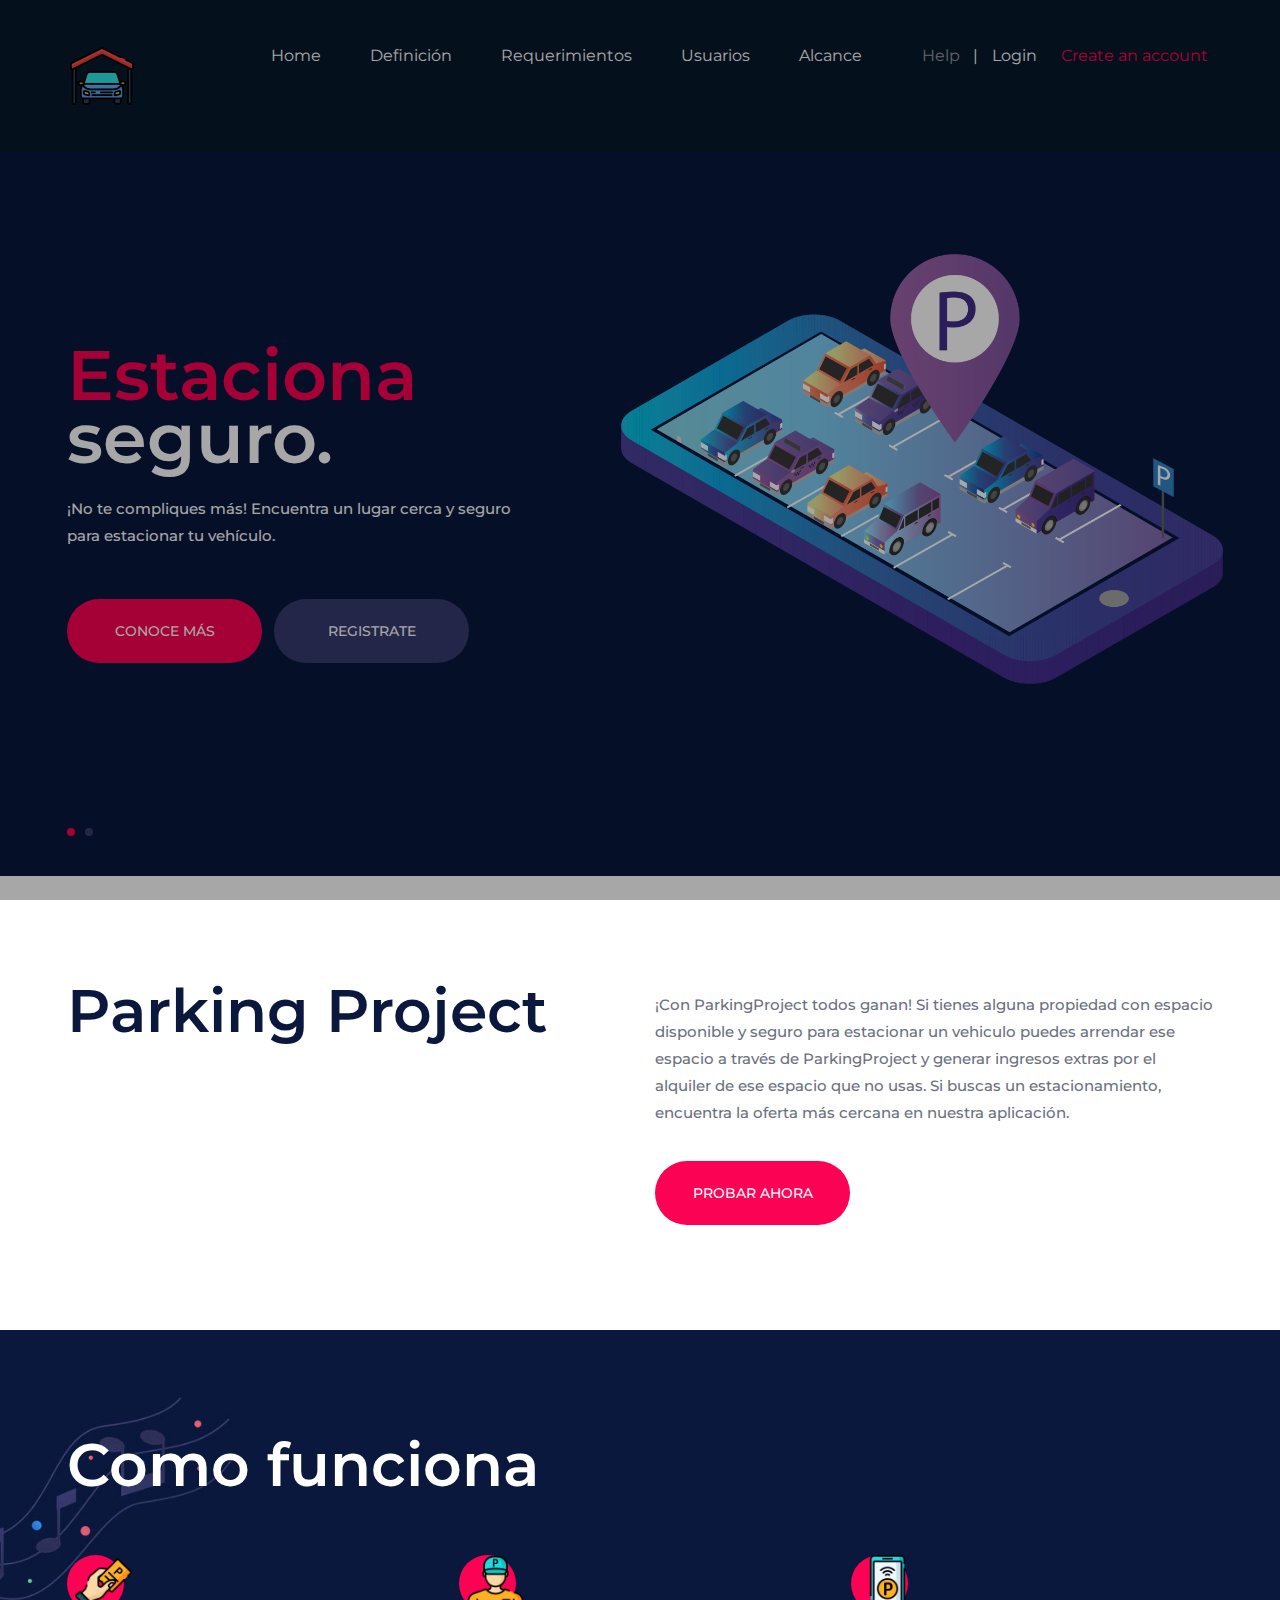
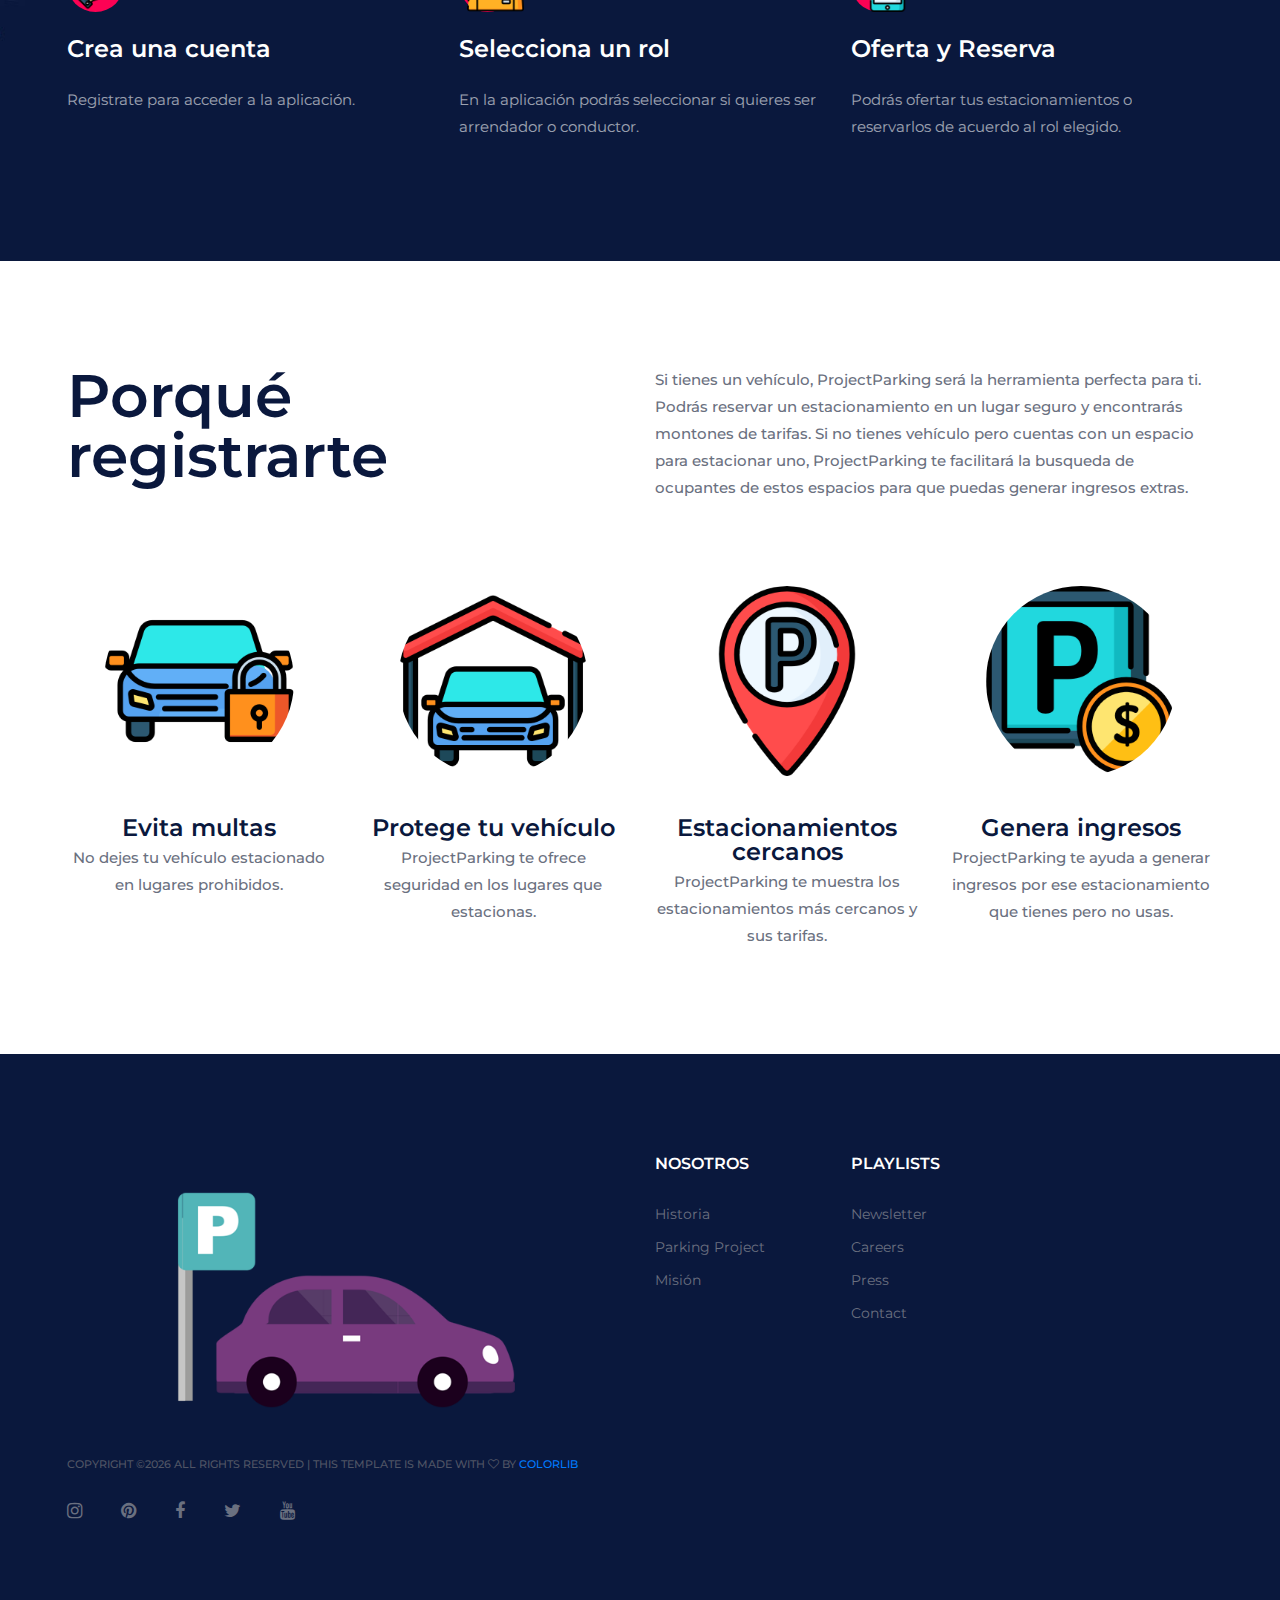
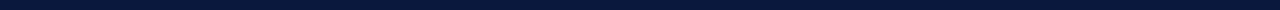
==== commit 5ea6f753: "Commit 2 pagina" ====
--- a/docs/index.html
+++ b/docs/index.html
@@ -1,7 +1,7 @@
 <!DOCTYPE html>
 <html lang="zxx">
 <head>
-	<title>SolMusic | HTML Template</title>
+	<title>Parking Project | Documents</title>
 	<meta charset="UTF-8">
 	<meta name="description" content="SolMusic HTML Template">
 	<meta name="keywords" content="music, html">
@@ -38,7 +38,7 @@
 	<!-- Header section -->
 	<header class="header-section clearfix">
 		<a href="index.html" class="site-logo">
-			<img src="img/logo.png" alt="">
+			<img src="img/garage.png" alt="">
 		</a>
 		<div class="header-right">
 			<a href="#" class="hr-btn">Help</a>
@@ -50,18 +50,20 @@
 		</div>
 		<ul class="main-menu">
 			<li><a href="index.html">Home</a></li>
-			<li><a href="#">About</a></li>
-			<li><a href="#">Pages</a>
+			<li><a href="#">Definición</a>
 				<ul class="sub-menu">
-					<li><a href="category.html">Category</a></li>
-					<li><a href="playlist.html">Playlist</a></li>
-					<li><a href="artist.html">Artist</a></li>
-					<li><a href="blog.html">Blog</a></li>
-					<li><a href="contact.html">Contact</a></li>
+					<li><a href="casouso.html">Casos de uso</a></li>
+					<li><a href="historiausuario.html">Historias de usuario</a></li>
 				</ul>
 			</li>
-			<li><a href="blog.html">News</a></li>
-			<li><a href="contact.html">Contact</a></li>
+			<li><a href="#">Requerimientos</a>
+				<ul class="sub-menu">
+					<li><a href="rfuncionales.html">Funcionales</a></li>
+					<li><a href="rnofuncionales.html">No Funcionales</a></li>
+				</ul>
+			</li>
+			<li><a href="blog.html">Usuarios</a></li>
+			<li><a href="contact.html">Alcance</a></li>
 		</ul>
 	</header>
 	<!-- Header section end -->
@@ -74,15 +76,15 @@
 					<div class="row">
 						<div class="col-lg-6">
 							<div class="hs-text">
-								<h2><span>Music</span> for everyone.</h2>
-								<p>Lorem ipsum dolor sit amet, consectetur adipiscing elit, sed do eiusmod tempor incididunt ut labore et dolore magna aliqua. Quis ipsum suspendisse ultrices gravida. </p>
-								<a href="#" class="site-btn">Download Now</a>
-								<a href="#" class="site-btn sb-c2">Start free trial</a>
+								<h2><span>Estaciona</span> seguro.</h2>
+								<p>¡No te compliques más! Encuentra un lugar cerca y seguro para estacionar tu vehículo. </p>
+								<a href="#" class="site-btn">Conoce más</a>
+								<a href="#" class="site-btn sb-c2">Registrate</a>
 							</div>
 						</div>
 						<div class="col-lg-6">
 							<div class="hr-img">
-								<img src="img/hero-bg.png" alt="">
+								<img src="img/smart-parking.png" alt="">
 							</div>
 						</div>
 					</div>
@@ -93,15 +95,15 @@
 					<div class="row">
 						<div class="col-lg-6">
 							<div class="hs-text">
-								<h2><span>Listen </span> to new music.</h2>
-								<p>Lorem ipsum dolor sit amet, consectetur adipiscing elit, sed do eiusmod tempor incididunt ut labore et dolore magna aliqua. Quis ipsum suspendisse ultrices gravida. </p>
-								<a href="#" class="site-btn">Download Now</a>
-								<a href="#" class="site-btn sb-c2">Start free trial</a>
+								<h2><span>Evita </span> dolores de cabeza.</h2>
+								<p>Con ParkingProject tu vehiculo estará en un lugar seguro y no tendrás preocupaciones. </p>
+								<a href="#" class="site-btn"> Conoce más</a>
+								<a href="#" class="site-btn sb-c2">Registrate</a>
 							</div>
 						</div>
 						<div class="col-lg-6">
 							<div class="hr-img">
-								<img src="img/hero-bg.png" alt="">
+								<img src="img/smart-parking.png" alt="">
 							</div>
 						</div>
 					</div>
@@ -117,12 +119,14 @@
 			<div class="row">
 				<div class="col-lg-6">
 					<div class="section-title">
-						<h2>Unlimited Access to 100K tracks</h2>
-					</div>
-				</div>
-				<div class="col-lg-6">
-					<p>Lorem ipsum dolor sit amet, consectetur adipiscing elit, sed do eiusmod tempor incididunt ut labore et dolore magna aliqua. Quis ipsum sus-pendisse ultrices gravida. Risus commodo viverra maecenas accumsan lacus vel facilisis. Lorem ipsum dolor sit amet, consectetur adipiscing elit, sed do eiusmod tempor incididunt ut labore et dolore magna aliqua. Quis ipsum suspendisse ultrices gravida.</p>
-					<a href="#" class="site-btn">Try it now</a>
+						<h2>Parking Project</h2>
+					</div>
+				</div>
+				<div class="col-lg-6">
+					<p>¡Con ParkingProject todos ganan! Si tienes alguna propiedad con espacio disponible y seguro para estacionar un vehiculo puedes arrendar ese espacio a través de ParkingProject y generar ingresos extras por el alquiler de ese espacio que no usas.
+                        <span>Si buscas un estacionamiento, encuentra la oferta más cercana en nuestra aplicación.</span> 
+                    </p>
+					<a href="#" class="site-btn">Probar ahora</a>
 				</div>
 			</div>
 		</div>
@@ -133,34 +137,34 @@
 	<section class="how-section spad set-bg" data-setbg="img/how-to-bg.jpg">
 		<div class="container text-white">
 			<div class="section-title">
-				<h2>How it works</h2>
+				<h2>Como funciona</h2>
 			</div>
 			<div class="row">
 				<div class="col-md-4">
 					<div class="how-item">
 						<div class="hi-icon">
-							<img src="img/icons/brain.png" alt="">
-						</div>
-						<h4>Create an account</h4>
-						<p>Lorem ipsum dolor sit amet, consectetur adipi-scing elit, sed do eiusmod tempor incididunt ut labore et dolore magna aliqua. Quis ipsum sus-pendisse ultrices gravida. </p>
+							<img src="img/icons/parking-ticket.png" alt="">
+						</div>
+						<h4>Crea una cuenta</h4>
+						<p>Registrate para acceder a la aplicación. </p>
 					</div>
 				</div>
 				<div class="col-md-4">
 					<div class="how-item">
 						<div class="hi-icon">
-							<img src="img/icons/pointer.png" alt="">
-						</div>
-						<h4>Choose a plan</h4>
-						<p>Donec in sodales dui, a blandit nunc. Pellen-tesque id eros venenatis, sollicitudin neque sodales, vehicula nibh. Nam massa odio, portti-tor vitae efficitur non. </p>
+							<img src="img/icons/parking-worker.png" alt="">
+						</div>
+						<h4>Selecciona un rol</h4>
+						<p>En la aplicación podrás seleccionar si quieres ser arrendador o conductor. </p>
 					</div>
 				</div>
 				<div class="col-md-4">
 					<div class="how-item">
 						<div class="hi-icon">
-							<img src="img/icons/smartphone.png" alt="">
-						</div>
-						<h4>Download Music</h4>
-						<p>Ablandit nunc. Pellentesque id eros venenatis, sollicitudin neque sodales, vehicula nibh. Nam massa odio, porttitor vitae efficitur non, ultric-ies volutpat tellus. </p>
+							<img src="img/icons/parking.png" alt="">
+						</div>
+						<h4>Oferta y Reserva</h4>
+						<p> Podrás ofertar tus estacionamientos o reservarlos de acuerdo al rol elegido. </p>
 					</div>
 				</div>
 			</div>
@@ -168,75 +172,6 @@
 	</section>
 	<!-- How section end -->
 
-	<!-- Concept section -->
-	<section class="concept-section spad">
-		<div class="container">
-			<div class="row">
-				<div class="col-lg-6">
-					<div class="section-title">
-						<h2>Our Concept & artists</h2>
-					</div>
-				</div>
-				<div class="col-lg-6">
-					<p>Consectetur adipiscing elit, sed do eiusmod tempor incididunt ut labore et dolore magna aliqua. Quis ipsum suspendisse ultrices gravida. Risus commodo viverra maecenas accumsan lacus vel facilisis. Lorem ipsum dolor sit amet, consectetur adipiscing elit, sed do eiusmod tempor incididunt ut labore et dolore magna aliqua.</p>
-				</div>
-			</div>
-			<div class="row">
-				<div class="col-lg-3 col-sm-6">
-					<div class="concept-item">
-						<img src="img/concept/1.jpg" alt="">
-						<h5>Soul Music</h5>
-					</div>
-				</div>
-				<div class="col-lg-3 col-sm-6">
-					<div class="concept-item">
-						<img src="img/concept/2.jpg" alt="">
-						<h5>Live Concerts</h5>
-					</div>
-				</div>
-				<div class="col-lg-3 col-sm-6">
-					<div class="concept-item">
-						<img src="img/concept/3.jpg" alt="">
-						<h5>Dj Sets</h5>
-					</div>
-				</div>
-				<div class="col-lg-3 col-sm-6">
-					<div class="concept-item">
-						<img src="img/concept/4.jpg" alt="">
-						<h5>Live Streems</h5>
-					</div>
-				</div>
-			</div>
-		</div>
-	</section>
-	<!-- Concept section end -->
-
-	<!-- Subscription section -->
-	<section class="subscription-section spad">
-		<div class="container">
-			<div class="row">
-				<div class="col-lg-6">
-					<div class="sub-text">
-						<h2>Subscription from $15/month</h2>
-						<h3>Start a free trial now</h3>
-						<p>Consectetur adipiscing elit, sed do eiusmod tempor incididunt ut labore et dolore magna aliqua. Quis ipsum suspendisse ultrices gravida. Risus commodo viverra maecenas accumsan lacus vel facilisis. Lorem ipsum dolor sit amet, consectetur adipiscing elit, sed do eiusmod tempor incididunt ut labore et dolore magna aliqua.</p>
-						<a href="#" class="site-btn">Try it now</a>
-					</div>
-				</div>
-				<div class="col-lg-6">
-					<ul class="sub-list">
-						<li><img src="img/icons/check-icon.png" alt="">Play any track</li>
-						<li><img src="img/icons/check-icon.png" alt="">Listen offline</li>
-						<li><img src="img/icons/check-icon.png" alt="">No ad interruptions</li>
-						<li><img src="img/icons/check-icon.png" alt="">Unlimited skips</li>
-						<li><img src="img/icons/check-icon.png" alt="">High quality audio</li>
-						<li><img src="img/icons/check-icon.png" alt="">Shuffle play</li>
-					</ul>
-				</div>
-			</div>
-		</div>
-	</section>
-	<!-- Subscription section end -->
 
 	<!-- Premium section end -->
 	<section class="premium-section spad">
@@ -244,40 +179,40 @@
 			<div class="row">
 				<div class="col-lg-6">
 					<div class="section-title">
-						<h2>Why go Premium</h2>
-					</div>
-				</div>
-				<div class="col-lg-6">
-					<p>Consectetur adipiscing elit, sed do eiusmod tempor incididunt ut labore et dolore magna aliqua. Quis ipsum suspendisse ultrices gravida. Risus commodo viverra maecenas accumsan lacus vel facilisis. Lorem ipsum dolor sit amet, consectetur adipiscing elit, sed do eiusmod tempor incididunt ut labore et dolore magna aliqua.</p>
-				</div>
-			</div>
-			<div class="row">
-				<div class="col-lg-3 col-sm-6">
-					<div class="premium-item">
-						<img src="img/premium/1.jpg" alt="">
-						<h4>No ad interruptions </h4>
-						<p>Consectetur adipiscing elit</p>
-					</div>
-				</div>
-				<div class="col-lg-3 col-sm-6">
-					<div class="premium-item">
-						<img src="img/premium/2.jpg" alt="">
-						<h4>High Quality</h4>
-						<p>Ectetur adipiscing elit</p>
-					</div>
-				</div>
-				<div class="col-lg-3 col-sm-6">
-					<div class="premium-item">
-						<img src="img/premium/3.jpg" alt="">
-						<h4>Listen Offline</h4>
-						<p>Sed do eiusmod tempor </p>
-					</div>
-				</div>
-				<div class="col-lg-3 col-sm-6">
-					<div class="premium-item">
-						<img src="img/premium/4.jpg" alt="">
-						<h4>Download Music</h4>
-						<p>Adipiscing elit</p>
+						<h2>Porqué registrarte</h2>
+					</div>
+				</div>
+				<div class="col-lg-6">
+					<p>Si tienes un vehículo, ProjectParking será la herramienta perfecta para ti. Podrás reservar un estacionamiento en un lugar seguro y encontrarás montones de tarifas. Si no tienes vehículo pero cuentas con un espacio para estacionar uno, ProjectParking te facilitará la busqueda de ocupantes de estos espacios para que puedas generar ingresos extras.</p>
+				</div>
+			</div>
+			<div class="row">
+				<div class="col-lg-3 col-sm-6">
+					<div class="premium-item">
+						<img src="img/premium/5.png" alt="">
+						<h4>Evita multas </h4>
+						<p>No dejes tu vehículo estacionado en lugares prohibidos.</p>
+					</div>
+				</div>
+				<div class="col-lg-3 col-sm-6">
+					<div class="premium-item">
+						<img src="img/premium/6.png" alt="">
+						<h4>Protege tu vehículo</h4>
+						<p>ProjectParking te ofrece seguridad en los lugares que estacionas.</p>
+					</div>
+				</div>
+				<div class="col-lg-3 col-sm-6">
+					<div class="premium-item">
+						<img src="img/premium/7.png" alt="">
+						<h4>Estacionamientos cercanos</h4>
+						<p>ProjectParking te muestra los estacionamientos más cercanos y sus tarifas.</p>
+					</div>
+				</div>
+				<div class="col-lg-3 col-sm-6">
+					<div class="premium-item">
+						<img src="img/premium/8.png" alt="">
+						<h4>Genera ingresos</h4>
+						<p>ProjectParking te ayuda a generar ingresos por ese estacionamiento que tienes pero no usas.</p>
 					</div>
 				</div>
 			</div>
@@ -293,25 +228,15 @@
 					<div class="row">
 						<div class="col-sm-4">
 							<div class="footer-widget">
-								<h2>About us</h2>
+								<h2>Nosotros</h2>
 								<ul>
-									<li><a href="">Our Story</a></li>
-									<li><a href="">Sol Music Blog</a></li>
-									<li><a href="">History</a></li>
+									<li><a href="">Historia</a></li>
+									<li><a href="">Parking Project</a></li>
+									<li><a href="">Misión</a></li>
 								</ul>
 							</div>
 						</div>
-						<div class="col-sm-4">
-							<div class="footer-widget">
-								<h2>Products</h2>
-								<ul>
-									<li><a href="">Music</a></li>
-									<li><a href="">Subscription</a></li>
-									<li><a href="">Custom Music</a></li>
-									<li><a href="">Footage</a></li>
-								</ul>
-							</div>
-						</div>
+						
 						<div class="col-sm-4">
 							<div class="footer-widget">
 								<h2>Playlists</h2>
@@ -326,7 +251,7 @@
 					</div>
 				</div>
 				<div class="col-xl-6 col-lg-5 order-lg-1">
-					<img src="img/logo.png" alt="">
+					<img src="img/carpark.png" alt="">
 					<div class="copyright"><!-- Link back to Colorlib can't be removed. Template is licensed under CC BY 3.0. -->
 Copyright &copy;<script>document.write(new Date().getFullYear());</script> All rights reserved | This template is made with <i class="fa fa-heart-o" aria-hidden="true"></i> by <a href="https://colorlib.com" target="_blank">Colorlib</a>
 <!-- Link back to Colorlib can't be removed. Template is licensed under CC BY 3.0. --></div>
--- a/docs/css/style.css
+++ b/docs/css/style.css
@@ -108,6 +108,18 @@
 	padding-top: 105px;
 	padding-bottom: 105px;
 }
+.requerimientosf {
+	margin-top: 0;
+	margin-bottom: 1rem;
+	margin-left: 50px;
+}
+.requerimientos-title{
+	font-size: 22px;
+	font-weight: 700;
+	color: #fc0254;
+}
+
+
 
 .text-white h1,
 .text-white h2,
@@ -1812,4 +1824,5 @@
 		position: relative;
 		margin-top: 20px;
 	}
+	
 }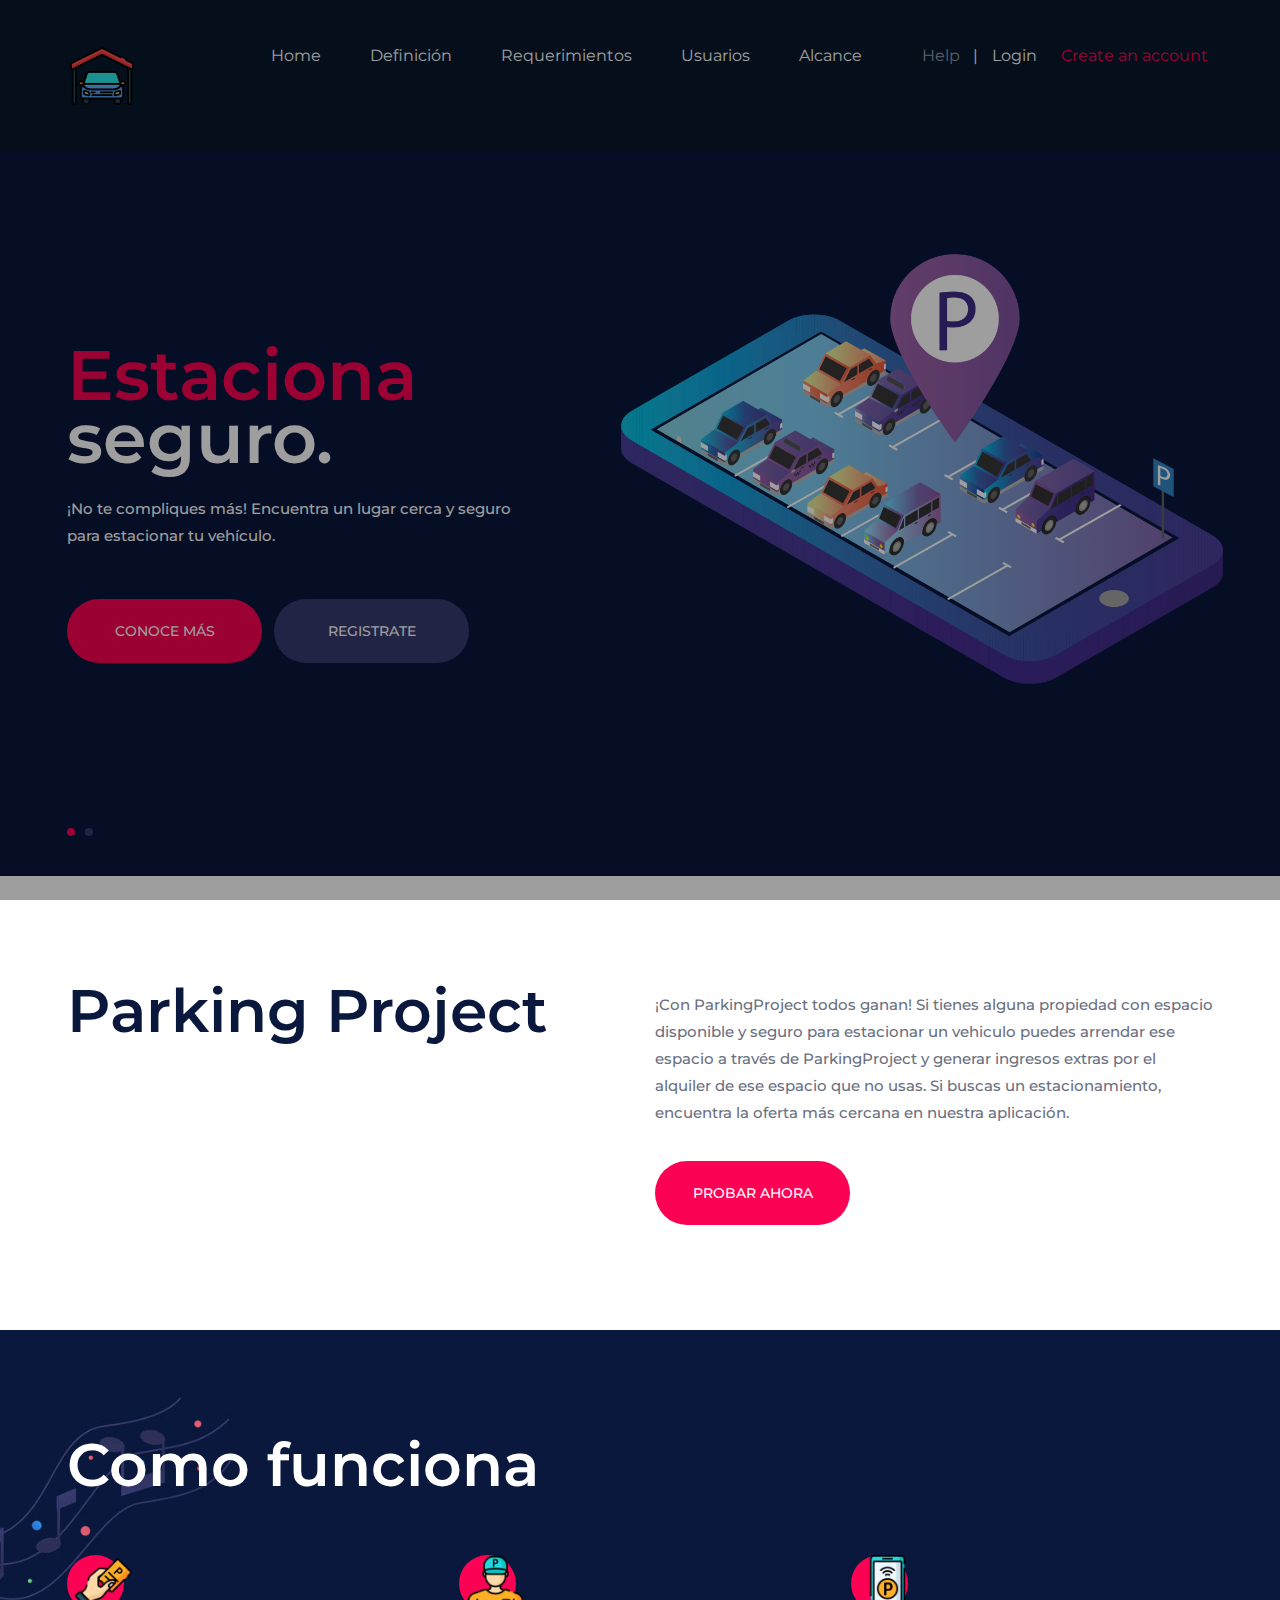
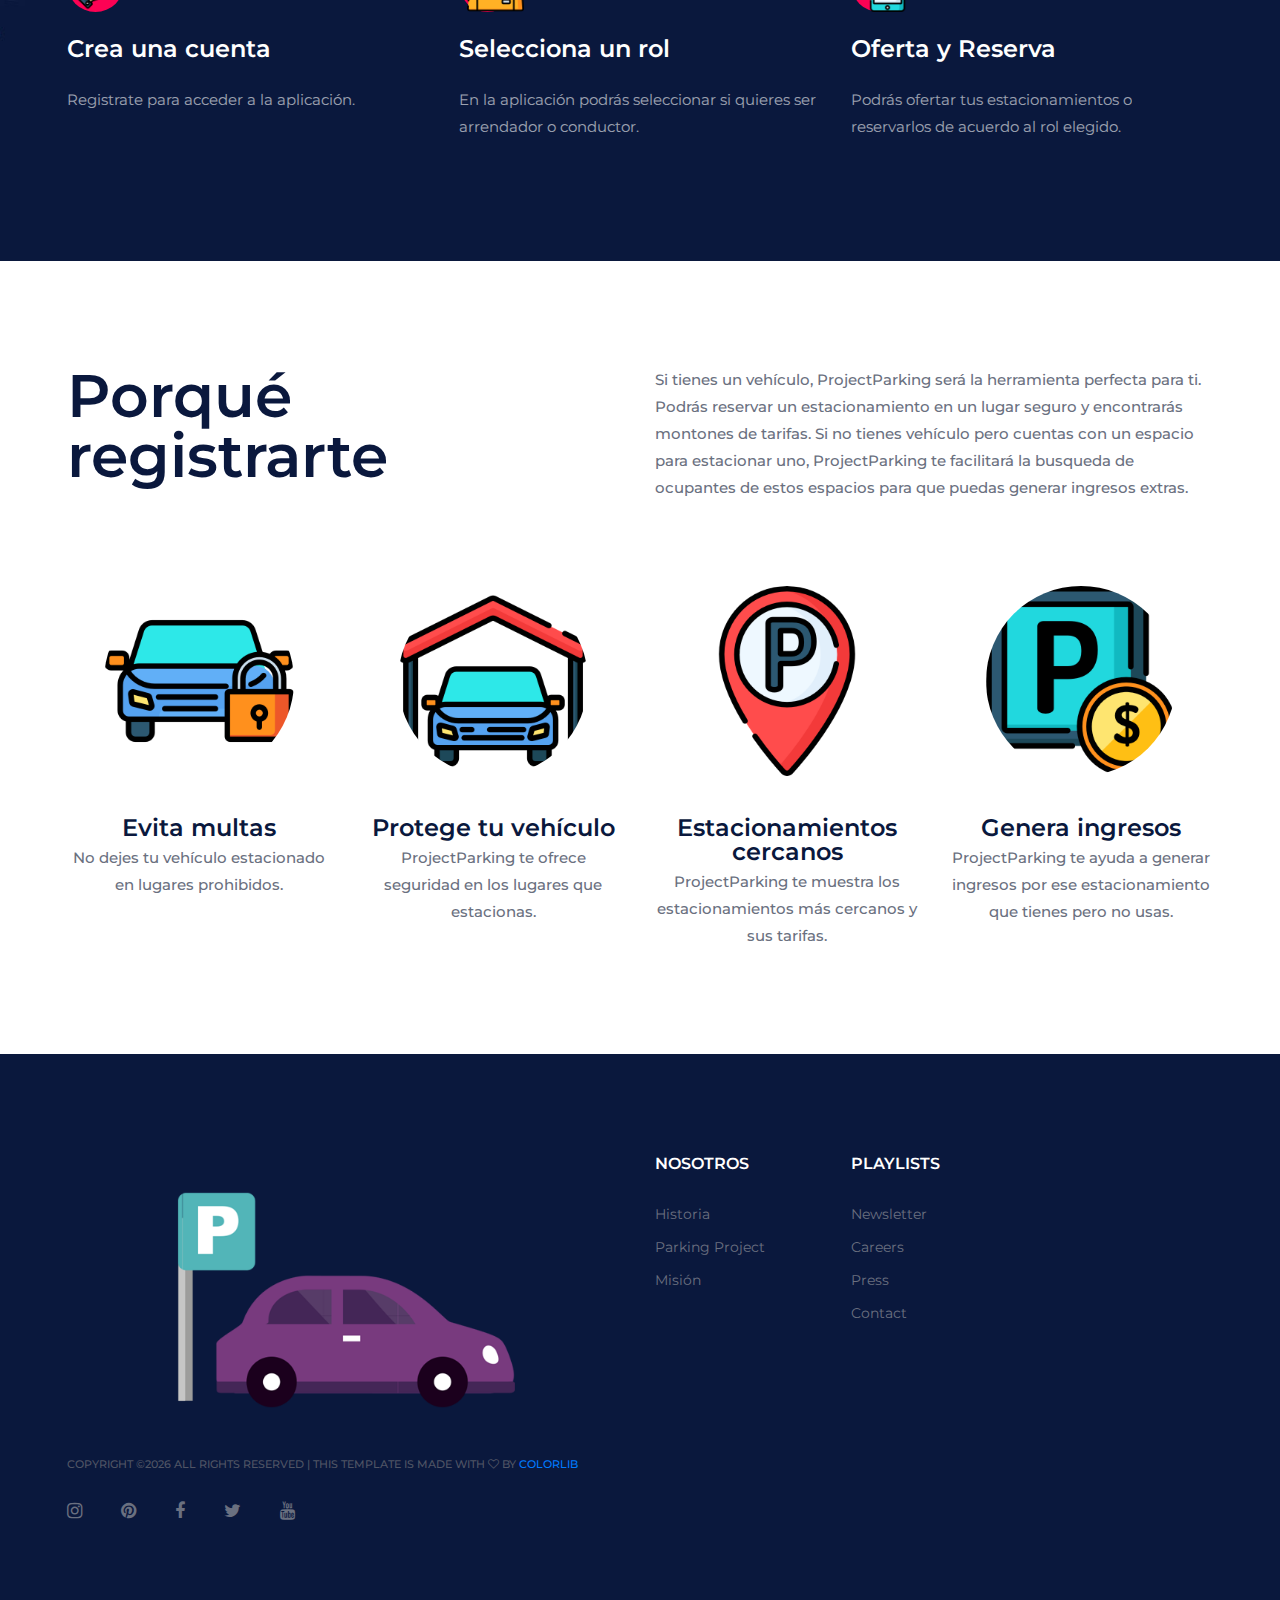
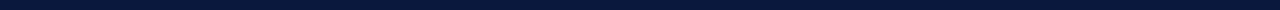
==== commit 857d3386: "Commit 3 pagina" ====
--- a/docs/index.html
+++ b/docs/index.html
@@ -54,6 +54,7 @@
 				<ul class="sub-menu">
 					<li><a href="casouso.html">Casos de uso</a></li>
 					<li><a href="historiausuario.html">Historias de usuario</a></li>
+					<li><a href="ddespliegue.html">Diagrama de despliegue</a></li>
 				</ul>
 			</li>
 			<li><a href="#">Requerimientos</a>
